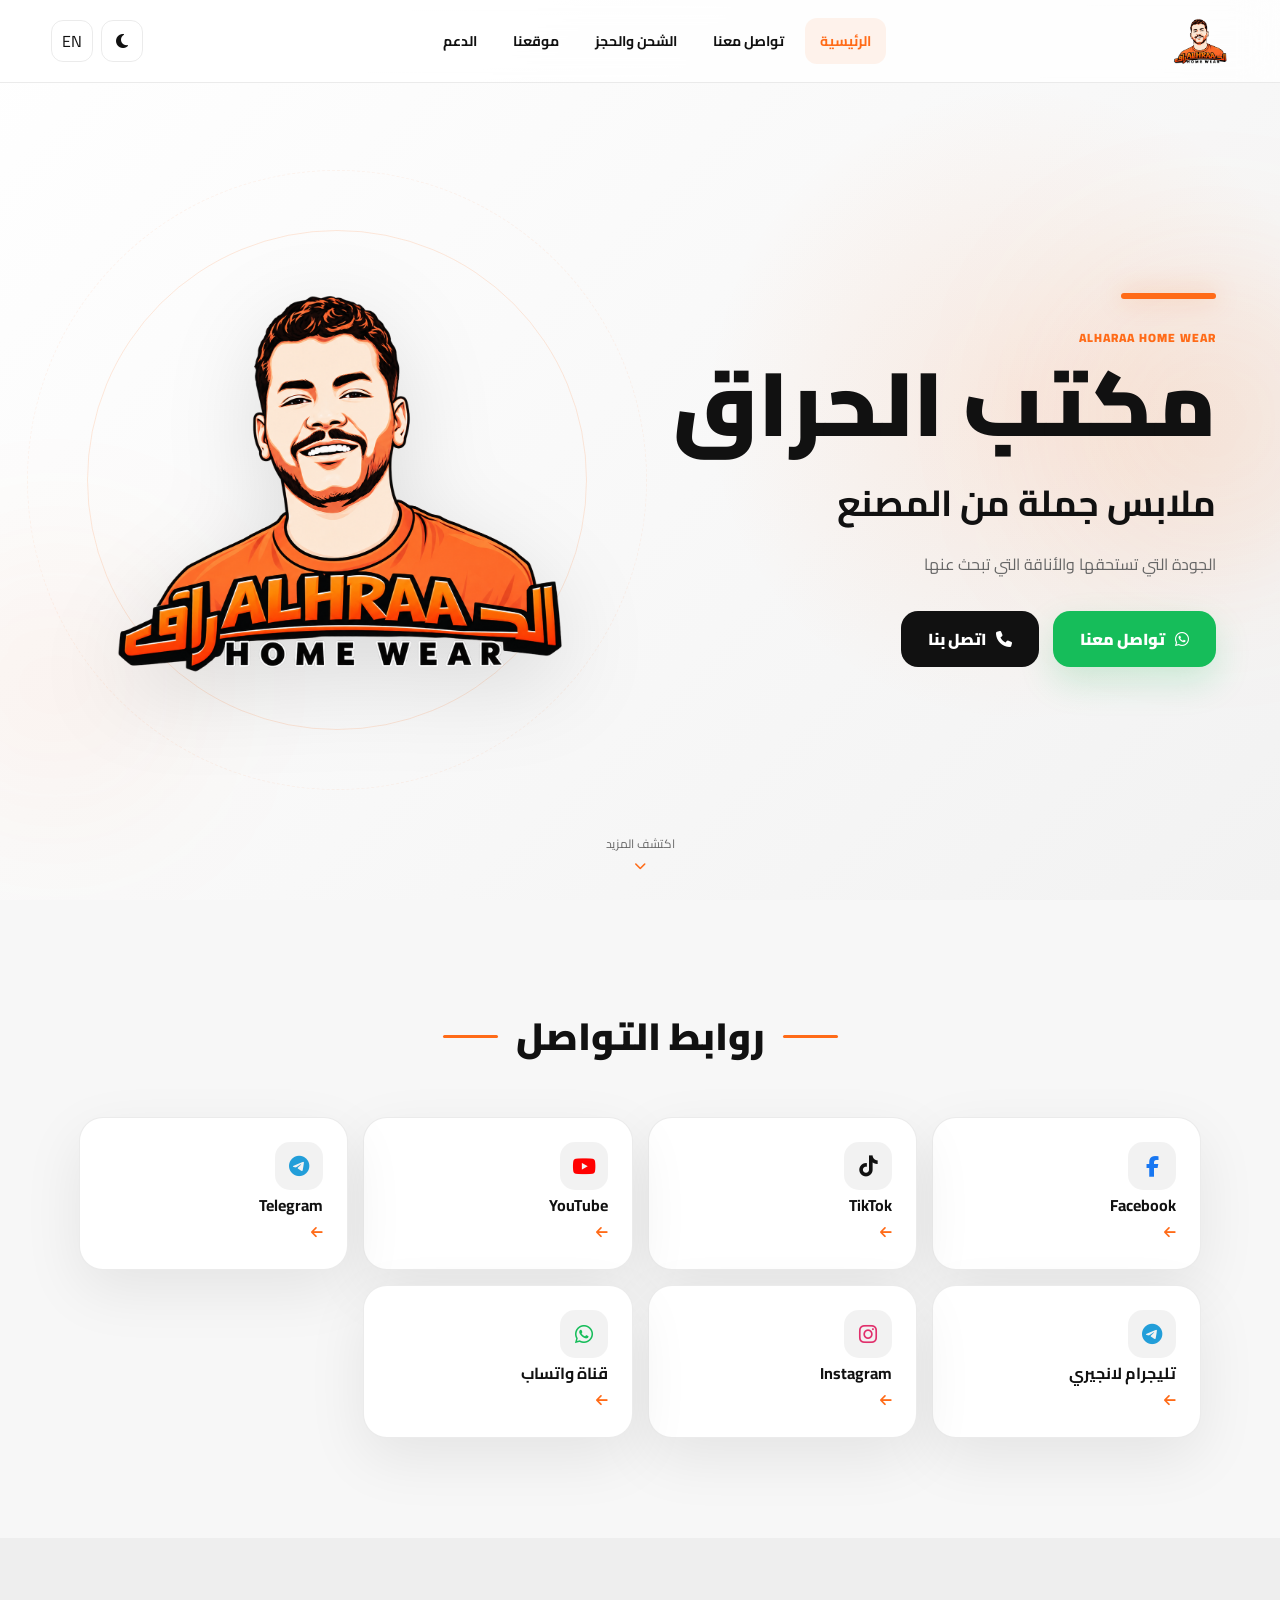
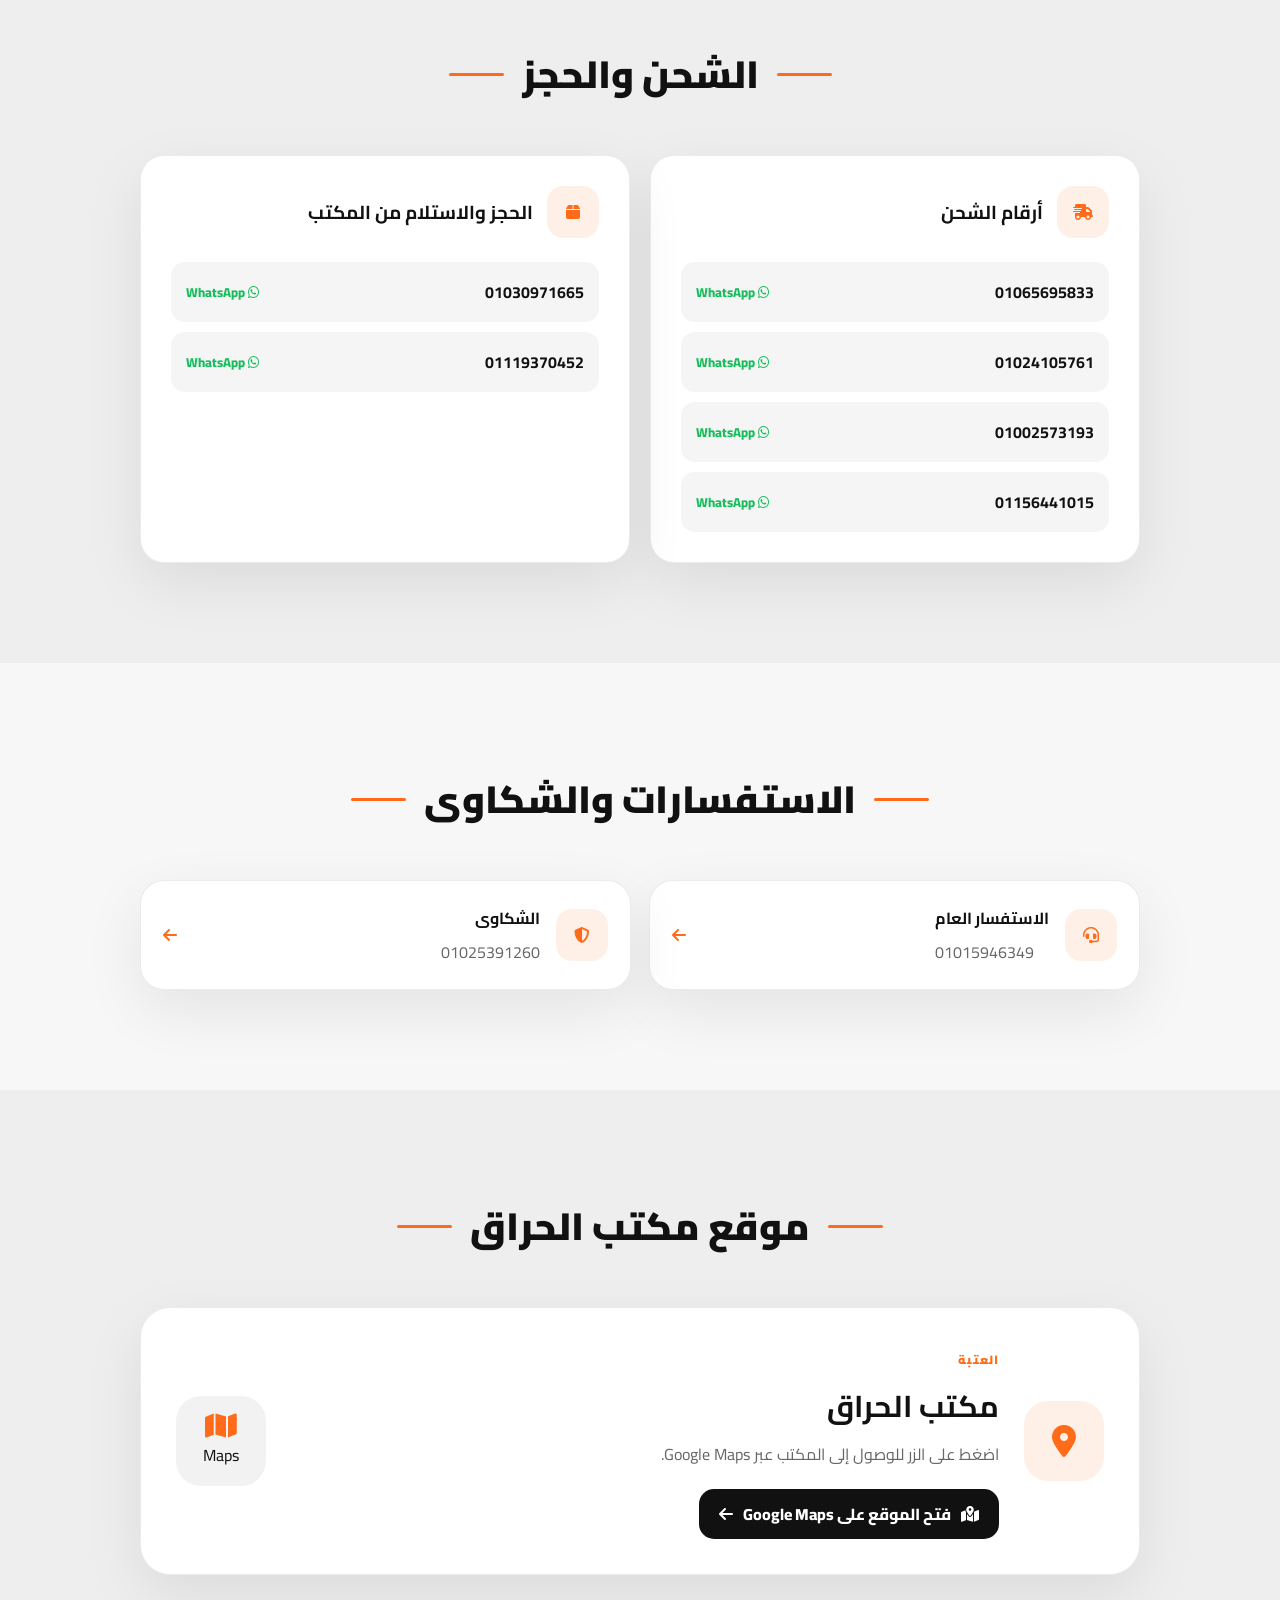
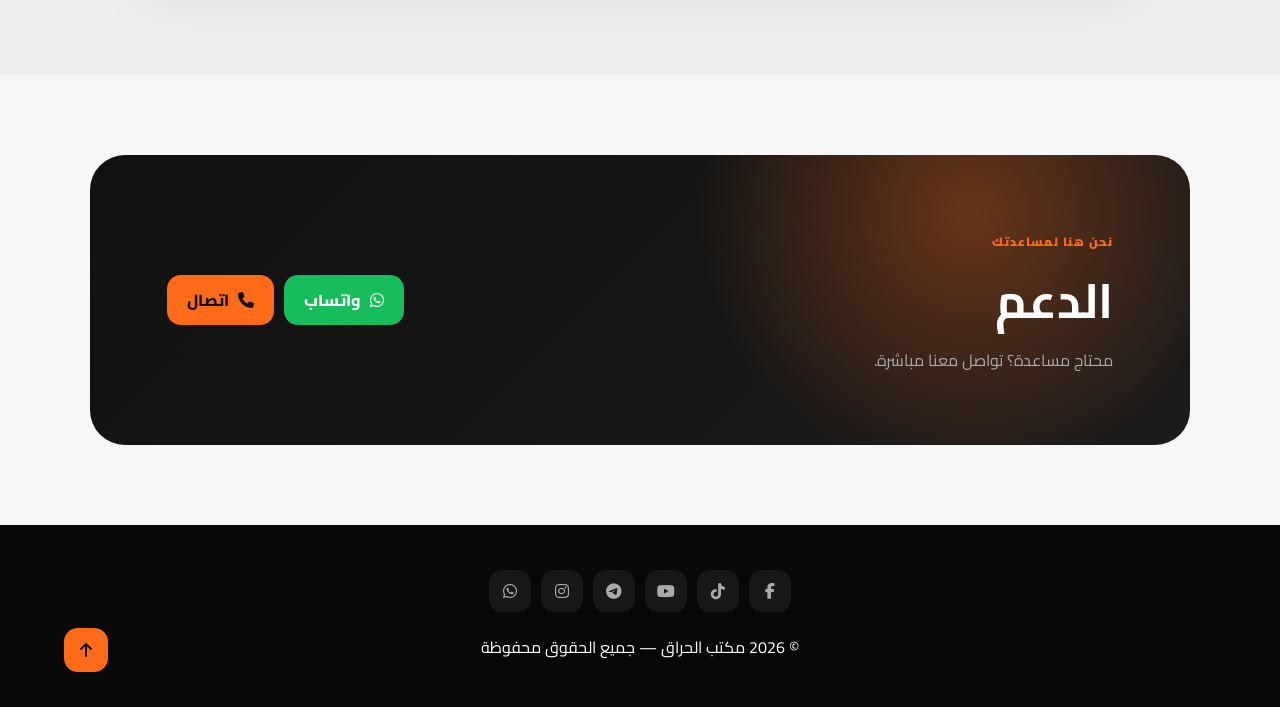
==== index.html @ 0d5da92b "Initial website" ====
<!DOCTYPE html>
<html lang="ar" dir="rtl">

<head>

    <meta charset="UTF-8">

    <meta
        name="viewport"
        content="width=device-width, initial-scale=1.0"
    >

    <meta
        name="description"
        content="مكتب الحراق - ملابس جملة من المصنع والشحن والحجز والاستلام من المكتب."
    >

    <meta
        name="theme-color"
        content="#080808"
    >

    <title>مكتب الحراق | ALHARAA</title>

    <!-- CSS -->
    <link rel="stylesheet" href="style.css">

    <!-- Font Awesome -->
    <link
        rel="stylesheet"
        href="https://cdnjs.cloudflare.com/ajax/libs/font-awesome/6.5.2/css/all.min.css"
    >

</head>


<body>


<!-- =====================================================
     HEADER
===================================================== -->

<header class="header" id="header">

    <div class="header-container">

        <!-- Logo -->

        <a
            href="#home"
            class="brand"
            aria-label="ALHARAA Home"
        >

            <img
                src="assets/images/logo.png"
                alt="ALHARAA Home Wear"
            >

        </a>


        <!-- Navigation -->

        <nav
            class="nav"
            id="main-nav"
        >

            <a
                href="#home"
                data-ar="الرئيسية"
                data-en="Home"
            >
                الرئيسية
            </a>


            <a
                href="#contact"
                data-ar="تواصل معنا"
                data-en="Contact"
            >
                تواصل معنا
            </a>


            <a
                href="#shipping"
                data-ar="الشحن والحجز"
                data-en="Shipping & Booking"
            >
                الشحن والحجز
            </a>


            <a
                href="#location"
                data-ar="موقعنا"
                data-en="Location"
            >
                موقعنا
            </a>


            <a
                href="#support"
                data-ar="الدعم"
                data-en="Support"
            >
                الدعم
            </a>

        </nav>


        <!-- Controls -->

        <div class="controls">

            <button
                id="theme-toggle"
                class="control-btn"
                type="button"
                aria-label="Toggle theme"
            >

                <i class="fa-solid fa-moon"></i>

            </button>


            <button
                id="language-toggle"
                class="language-btn"
                type="button"
                aria-label="Change language"
            >
                EN
            </button>


            <button
                id="menu-toggle"
                class="menu-btn"
                type="button"
                aria-label="Open menu"
                aria-expanded="false"
            >

                <i class="fa-solid fa-bars"></i>

            </button>

        </div>

    </div>

</header>



<main>


<!-- =====================================================
     HERO
===================================================== -->

<section
    id="home"
    class="hero"
>

    <div class="hero-glow glow-one"></div>

    <div class="hero-glow glow-two"></div>


    <div class="hero-content">


        <!-- Hero Text -->

        <div class="hero-text reveal">

            <div class="orange-line"></div>


            <span class="eyebrow">

                ALHARAA HOME WEAR

            </span>


            <h1
                data-ar="مكتب الحراق"
                data-en="ALHARAA"
            >
                مكتب الحراق
            </h1>


            <h2
                data-ar="ملابس جملة من المصنع"
                data-en="Wholesale Clothing From The Factory"
            >
                ملابس جملة من المصنع
            </h2>


            <p
                data-ar="الجودة التي تستحقها والأناقة التي تبحث عنها"
                data-en="The quality you deserve and the elegance you seek"
            >
                الجودة التي تستحقها والأناقة التي تبحث عنها
            </p>


            <!-- Buttons -->

            <div class="hero-buttons">


                <a
                    href="https://wa.me/201015946349"
                    target="_blank"
                    rel="noopener noreferrer"
                    class="btn whatsapp-btn"
                >

                    <i class="fa-brands fa-whatsapp"></i>

                    <span
                        data-ar="تواصل معنا"
                        data-en="Contact Us"
                    >
                        تواصل معنا
                    </span>

                </a>


                <a
                    href="tel:01015946349"
                    class="btn call-btn"
                >

                    <i class="fa-solid fa-phone"></i>

                    <span
                        data-ar="اتصل بنا"
                        data-en="Call Us"
                    >
                        اتصل بنا
                    </span>

                </a>


            </div>

        </div>



        <!-- Hero Logo -->

        <div class="hero-logo reveal">

            <div class="logo-orbit orbit-one"></div>

            <div class="logo-orbit orbit-two"></div>


            <img
                src="assets/images/logo.png"
                alt="ALHARAA Home Wear Logo"
            >

        </div>


    </div>


    <!-- Scroll -->

    <div class="scroll-hint">

        <span
            data-ar="اكتشف المزيد"
            data-en="Explore More"
        >
            اكتشف المزيد
        </span>

        <i class="fa-solid fa-chevron-down"></i>

    </div>


</section>



<!-- =====================================================
     SOCIAL LINKS
===================================================== -->

<section
    id="contact"
    class="section"
>


    <div class="section-title reveal">

        <span></span>

        <h2
            data-ar="روابط التواصل"
            data-en="Social Links"
        >
            روابط التواصل
        </h2>

        <span></span>

    </div>



    <div class="social-grid">


        <!-- Facebook -->

        <a
            class="social-card reveal facebook"
            href="https://facebook.com/Asdfghjklz0789"
            target="_blank"
            rel="noopener noreferrer"
        >

            <div class="social-icon">

                <i class="fa-brands fa-facebook-f"></i>

            </div>

            <strong>Facebook</strong>

            <small>

                <i class="fa-solid fa-arrow-left"></i>

            </small>

        </a>



        <!-- TikTok -->

        <a
            class="social-card reveal tiktok"
            href="https://www.tiktok.com/@youssefshaban.21"
            target="_blank"
            rel="noopener noreferrer"
        >

            <div class="social-icon">

                <i class="fa-brands fa-tiktok"></i>

            </div>

            <strong>TikTok</strong>

            <small>

                <i class="fa-solid fa-arrow-left"></i>

            </small>

        </a>



        <!-- YouTube -->

        <a
            class="social-card reveal youtube"
            href="https://youtube.com/@youssefshaban.21"
            target="_blank"
            rel="noopener noreferrer"
        >

            <div class="social-icon">

                <i class="fa-brands fa-youtube"></i>

            </div>

            <strong>YouTube</strong>

            <small>

                <i class="fa-solid fa-arrow-left"></i>

            </small>

        </a>



        <!-- Telegram -->

        <a
            class="social-card reveal telegram"
            href="https://t.me/dw86gWIP5mJmNmY0"
            target="_blank"
            rel="noopener noreferrer"
        >

            <div class="social-icon">

                <i class="fa-brands fa-telegram"></i>

            </div>

            <strong>Telegram</strong>

            <small>

                <i class="fa-solid fa-arrow-left"></i>

            </small>

        </a>



        <!-- Telegram Lingerie -->

        <a
            class="social-card reveal telegram"
            href="https://t.me/edghyi"
            target="_blank"
            rel="noopener noreferrer"
        >

            <div class="social-icon">

                <i class="fa-brands fa-telegram"></i>

            </div>

            <strong
                data-ar="تليجرام لانجيري"
                data-en="Lingerie Telegram"
            >
                تليجرام لانجيري
            </strong>

            <small>

                <i class="fa-solid fa-arrow-left"></i>

            </small>

        </a>



        <!-- Instagram -->

        <a
            class="social-card reveal instagram"
            href="https://www.instagram.com/youssef_shabaan21/?hl=ar"
            target="_blank"
            rel="noopener noreferrer"
        >

            <div class="social-icon">

                <i class="fa-brands fa-instagram"></i>

            </div>

            <strong>Instagram</strong>

            <small>

                <i class="fa-solid fa-arrow-left"></i>

            </small>

        </a>



        <!-- WhatsApp Channel -->

        <a
            class="social-card reveal whatsapp"
            href="https://whatsapp.com/channel/0029VaPSpGYId7nGLLQtTl21"
            target="_blank"
            rel="noopener noreferrer"
        >

            <div class="social-icon">

                <i class="fa-brands fa-whatsapp"></i>

            </div>

            <strong
                data-ar="قناة واتساب"
                data-en="WhatsApp Channel"
            >
                قناة واتساب
            </strong>

            <small>

                <i class="fa-solid fa-arrow-left"></i>

            </small>

        </a>


    </div>

</section>



<!-- =====================================================
     SHIPPING
===================================================== -->

<section
    id="shipping"
    class="section section-alt"
>


    <div class="section-title reveal">

        <span></span>

        <h2
            data-ar="الشحن والحجز"
            data-en="Shipping & Booking"
        >
            الشحن والحجز
        </h2>

        <span></span>

    </div>



    <div class="cards-grid">


        <!-- Shipping -->

        <div class="info-card reveal">

            <div class="card-heading">

                <div class="card-icon">

                    <i class="fa-solid fa-truck-fast"></i>

                </div>


                <h3
                    data-ar="أرقام الشحن"
                    data-en="Shipping Numbers"
                >
                    أرقام الشحن
                </h3>

            </div>


            <div class="phone-list">


                <a
                    href="https://wa.me/201065695833"
                    target="_blank"
                    rel="noopener noreferrer"
                >

                    <b>01065695833</b>

                    <span>

                        <i class="fa-brands fa-whatsapp"></i>

                        WhatsApp

                    </span>

                </a>


                <a
                    href="https://wa.me/201024105761"
                    target="_blank"
                    rel="noopener noreferrer"
                >

                    <b>01024105761</b>

                    <span>

                        <i class="fa-brands fa-whatsapp"></i>

                        WhatsApp

                    </span>

                </a>


                <a
                    href="https://wa.me/201002573193"
                    target="_blank"
                    rel="noopener noreferrer"
                >

                    <b>01002573193</b>

                    <span>

                        <i class="fa-brands fa-whatsapp"></i>

                        WhatsApp

                    </span>

                </a>


                <a
                    href="https://wa.me/201156441015"
                    target="_blank"
                    rel="noopener noreferrer"
                >

                    <b>01156441015</b>

                    <span>

                        <i class="fa-brands fa-whatsapp"></i>

                        WhatsApp

                    </span>

                </a>


            </div>

        </div>



        <!-- Booking -->

        <div class="info-card reveal">

            <div class="card-heading">

                <div class="card-icon">

                    <i class="fa-solid fa-box"></i>

                </div>


                <h3
                    data-ar="الحجز والاستلام من المكتب"
                    data-en="Booking & Office Pickup"
                >
                    الحجز والاستلام من المكتب
                </h3>

            </div>


            <div class="phone-list">


                <a
                    href="https://wa.me/201030971665"
                    target="_blank"
                    rel="noopener noreferrer"
                >

                    <b>01030971665</b>

                    <span>

                        <i class="fa-brands fa-whatsapp"></i>

                        WhatsApp

                    </span>

                </a>


                <a
                    href="https://wa.me/201119370452"
                    target="_blank"
                    rel="noopener noreferrer"
                >

                    <b>01119370452</b>

                    <span>

                        <i class="fa-brands fa-whatsapp"></i>

                        WhatsApp

                    </span>

                </a>


            </div>

        </div>


    </div>

</section>



<!-- =====================================================
     SUPPORT
===================================================== -->

<section class="section">


    <div class="section-title reveal">

        <span></span>

        <h2
            data-ar="الاستفسارات والشكاوى"
            data-en="Inquiries & Complaints"
        >
            الاستفسارات والشكاوى
        </h2>

        <span></span>

    </div>



    <div class="support-grid">


        <!-- General -->

        <a
            class="support-card reveal"
            href="https://wa.me/201015946349"
            target="_blank"
            rel="noopener noreferrer"
        >

            <div class="support-icon">

                <i class="fa-solid fa-headset"></i>

            </div>


            <div>

                <strong
                    data-ar="الاستفسار العام"
                    data-en="General Inquiries"
                >
                    الاستفسار العام
                </strong>


                <p>
                    01015946349
                </p>

            </div>


            <b>

                <i class="fa-solid fa-arrow-left"></i>

            </b>

        </a>



        <!-- Complaints -->

        <a
            class="support-card reveal"
            href="https://wa.me/201025391260"
            target="_blank"
            rel="noopener noreferrer"
        >

            <div class="support-icon">

                <i class="fa-solid fa-shield-halved"></i>

            </div>


            <div>

                <strong
                    data-ar="الشكاوى"
                    data-en="Complaints"
                >
                    الشكاوى
                </strong>


                <p>
                    01025391260
                </p>

            </div>


            <b>

                <i class="fa-solid fa-arrow-left"></i>

            </b>

        </a>


    </div>

</section>



<!-- =====================================================
     GOOGLE MAPS
===================================================== -->

<section
    id="location"
    class="location-section"
>


    <div class="section-title reveal">

        <span></span>

        <h2
            data-ar="موقع مكتب الحراق"
            data-en="ALHARAA Location"
        >
            موقع مكتب الحراق
        </h2>

        <span></span>

    </div>



    <div class="location-card reveal">


        <div class="location-icon">

            <i class="fa-solid fa-location-dot"></i>

        </div>



        <div class="location-text">

            <span
                class="eyebrow"
                data-ar="العتبة"
                data-en="Al Ataba"
            >
                العتبة
            </span>


            <h3
                data-ar="مكتب الحراق"
                data-en="ALHARAA Office"
            >
                مكتب الحراق
            </h3>


            <p
                data-ar="اضغط على الزر للوصول إلى المكتب عبر Google Maps."
                data-en="Click the button to navigate to the office using Google Maps."
            >
                اضغط على الزر للوصول إلى المكتب عبر Google Maps.
            </p>


            <a
                class="maps-btn"
                href="https://www.google.com/maps/place/%D9%85%D9%83%D8%AA%D8%A8+%D8%A7%D9%84%D8%AD%D8%B1%D8%A7%D9%82%E2%80%AD/data=!4m2!3m1!1s0x0:0x625a46e6f7ee736d?sa=X&ved=1t:2428&ictx=111"
                target="_blank"
                rel="noopener noreferrer"
            >

                <i class="fa-solid fa-map-location-dot"></i>

                <span
                    data-ar="فتح الموقع على Google Maps"
                    data-en="Open Google Maps"
                >
                    فتح الموقع على Google Maps
                </span>

                <i class="fa-solid fa-arrow-left"></i>

            </a>

        </div>



        <div class="map-badge">

            <i class="fa-solid fa-map"></i>

            <span>Maps</span>

        </div>


    </div>

</section>



<!-- =====================================================
     SUPPORT BANNER
===================================================== -->

<section
    id="support"
    class="support-banner"
>


    <div class="reveal">

        <span
            class="eyebrow"
            data-ar="نحن هنا لمساعدتك"
            data-en="We Are Here To Help"
        >
            نحن هنا لمساعدتك
        </span>


        <h2
            data-ar="الدعم"
            data-en="Support"
        >
            الدعم
        </h2>


        <p
            data-ar="محتاج مساعدة؟ تواصل معنا مباشرة."
            data-en="Need help? Contact us directly."
        >
            محتاج مساعدة؟ تواصل معنا مباشرة.
        </p>

    </div>



    <div class="support-actions reveal">


        <!-- WhatsApp -->

        <a
            href="https://wa.me/201015946349"
            target="_blank"
            rel="noopener noreferrer"
            class="support-btn green"
        >

            <i class="fa-brands fa-whatsapp"></i>

            <span
                data-ar="واتساب"
                data-en="WhatsApp"
            >
                واتساب
            </span>

        </a>



        <!-- Call -->

        <a
            href="tel:01015946349"
            class="support-btn orange"
        >

            <i class="fa-solid fa-phone"></i>

            <span
                data-ar="اتصال"
                data-en="Call"
            >
                اتصال
            </span>

        </a>


    </div>

</section>


</main>



<!-- =====================================================
     FOOTER
===================================================== -->

<footer class="footer">


    <div class="footer-social">


        <a
            href="https://facebook.com/Asdfghjklz0789"
            target="_blank"
            rel="noopener noreferrer"
        >

            <i class="fa-brands fa-facebook-f"></i>

        </a>


        <a
            href="https://www.tiktok.com/@youssefshaban.21"
            target="_blank"
            rel="noopener noreferrer"
        >

            <i class="fa-brands fa-tiktok"></i>

        </a>


        <a
            href="https://youtube.com/@youssefshaban.21"
            target="_blank"
            rel="noopener noreferrer"
        >

            <i class="fa-brands fa-youtube"></i>

        </a>


        <a
            href="https://t.me/dw86gWIP5mJmNmY0"
            target="_blank"
            rel="noopener noreferrer"
        >

            <i class="fa-brands fa-telegram"></i>

        </a>


        <a
            href="https://www.instagram.com/youssef_shabaan21/?hl=ar"
            target="_blank"
            rel="noopener noreferrer"
        >

            <i class="fa-brands fa-instagram"></i>

        </a>


        <!-- WhatsApp Channel -->

        <a
            href="https://whatsapp.com/channel/0029VaPSpGYId7nGLLQtTl21"
            target="_blank"
            rel="noopener noreferrer"
        >

            <i class="fa-brands fa-whatsapp"></i>

        </a>


    </div>


    <p>

        © <span id="current-year">2026</span>

        مكتب الحراق — جميع الحقوق محفوظة

    </p>


    <button
        id="top-button"
        type="button"
        aria-label="Back to top"
    >

        <i class="fa-solid fa-arrow-up"></i>

    </button>


</footer>



<!-- JavaScript -->

<script src="script.js"></script>

</body>

</html>
---- style.css ----
@import url('https://fonts.googleapis.com/css2?family=Cairo:wght@400;500;600;700;800;900&display=swap');


/* =====================================================
   VARIABLES
===================================================== */

:root {

    --orange: #ff6b18;
    --orange-light: #ff8a3d;

    --bg: #f7f7f7;
    --surface: #ffffff;
    --surface-2: #eeeeee;

    --text: #111111;
    --muted: #666666;

    --border: rgba(0, 0, 0, .08);

    --shadow:
        0 20px 60px rgba(0, 0, 0, .08);

    --radius: 24px;

    --transition:
        .35s cubic-bezier(.2, .7, .2, 1);
}


/* =====================================================
   RESET
===================================================== */

* {
    box-sizing: border-box;
    margin: 0;
    padding: 0;
}


html {
    scroll-behavior: smooth;
    scroll-padding-top: 90px;
}


body {

    font-family: "Cairo", sans-serif;

    background: var(--bg);

    color: var(--text);

    overflow-x: hidden;

    transition:
        background .5s ease,
        color .5s ease;
}


body.dark {

    --bg: #080808;
    --surface: #141414;
    --surface-2: #101010;

    --text: #f5f5f5;
    --muted: #aaaaaa;

    --border:
        rgba(255, 255, 255, .08);

    --shadow:
        0 25px 70px rgba(0, 0, 0, .45);
}


a {
    color: inherit;
    text-decoration: none;
}


button {
    font: inherit;
}


/* =====================================================
   HEADER
===================================================== */

.header {

    position: fixed;

    top: 0;
    right: 0;
    left: 0;

    z-index: 1000;

    padding: 12px 4%;

    background:
        rgba(255, 255, 255, .78);

    border-bottom:
        1px solid var(--border);

    backdrop-filter:
        blur(18px);

    transition:
        .4s ease;
}


body.dark .header {

    background:
        rgba(8, 8, 8, .78);
}


.header-container {

    max-width: 1250px;

    margin: auto;

    display: flex;

    align-items: center;

    gap: 25px;
}


.brand {

    width: 58px;
    height: 58px;

    display: grid;

    place-items: center;
}


.brand img {

    width: 100%;
    height: 100%;

    object-fit: contain;
}


.nav {

    flex: 1;

    display: flex;

    justify-content: center;

    gap: 6px;
}


.nav a {

    padding: 10px 15px;

    border-radius: 12px;

    font-size: 14px;

    font-weight: 700;

    transition:
        var(--transition);
}


.nav a:hover,
.nav a.active {

    color: var(--orange);

    background:
        rgba(255, 107, 24, .08);
}


.controls {

    display: flex;

    gap: 8px;
}


.control-btn,
.language-btn,
.menu-btn {

    width: 42px;
    height: 42px;

    border:
        1px solid var(--border);

    border-radius: 12px;

    background: transparent;

    color: var(--text);

    cursor: pointer;

    display: grid;

    place-items: center;

    transition:
        var(--transition);
}


.control-btn:hover,
.language-btn:hover,
.menu-btn:hover {

    color: var(--orange);

    border-color:
        rgba(255, 107, 24, .4);

    transform:
        translateY(-2px);
}


.menu-btn {
    display: none;
}


/* =====================================================
   HERO
===================================================== */

.hero {

    min-height: 100vh;

    position: relative;

    display: grid;

    place-items: center;

    padding:
        130px 5% 70px;

    overflow: hidden;

    background:

        radial-gradient(
            circle at 80% 45%,
            rgba(255, 107, 24, .10),
            transparent 28%
        ),

        linear-gradient(
            135deg,
            #ffffff,
            #f2f2f2
        );
}


body.dark .hero {

    background:

        radial-gradient(
            circle at 78% 48%,
            rgba(255, 107, 24, .16),
            transparent 28%
        ),

        radial-gradient(
            circle at 10% 20%,
            rgba(255, 107, 24, .07),
            transparent 25%
        ),

        #080808;
}


.hero-content {

    width:
        min(1200px, 100%);

    display: grid;

    grid-template-columns:
        1fr 1fr;

    align-items: center;

    gap: 60px;

    position: relative;

    z-index: 2;
}


.hero-text {
    text-align: right;
}


.orange-line {

    width: 95px;
    height: 6px;

    border-radius: 50px;

    background:
        var(--orange);

    box-shadow:
        0 0 25px
        rgba(255, 107, 24, .35);

    margin-bottom: 22px;
}


.eyebrow {

    color:
        var(--orange);

    font-size: 12px;

    font-weight: 900;

    letter-spacing: 1px;
}


.hero h1 {

    font-size:
        clamp(52px, 7vw, 92px);

    line-height: 1.05;

    font-weight: 900;

    margin-top: 5px;
}


.hero h2 {

    font-size:
        clamp(22px, 3vw, 36px);

    margin-top: 18px;
}


.hero p {

    margin-top: 12px;

    color:
        var(--muted);

    font-size: 16px;
}


.hero-buttons {

    display: flex;

    gap: 14px;

    margin-top: 32px;
}


.btn {

    min-height: 56px;

    padding:
        0 27px;

    border-radius: 17px;

    display: inline-flex;

    align-items: center;

    justify-content: center;

    gap: 10px;

    font-weight: 900;

    position: relative;

    overflow: hidden;

    transition:
        var(--transition);
}


.btn:hover {

    transform:
        translateY(-5px);
}


.whatsapp-btn {

    color: white;

    background:
        #16bd5a;

    box-shadow:
        0 15px 35px
        rgba(22, 189, 90, .18);
}


.call-btn {

    color: white;

    background:
        #111;
}


body.dark .call-btn {

    color: #111;

    background:
        white;
}


/* =====================================================
   HERO LOGO
===================================================== */

.hero-logo {

    min-height: 520px;

    display: grid;

    place-items: center;

    position: relative;
}


.hero-logo img {

    width:
        min(520px, 90%);

    position: relative;

    z-index: 2;

    object-fit: contain;

    animation:
        floatLogo 5s ease-in-out infinite;

    filter:
        drop-shadow(
            0 25px 45px
            rgba(0, 0, 0, .12)
        );
}


body.dark .hero-logo img {

    filter:
        drop-shadow(
            0 25px 50px
            rgba(255, 107, 24, .15)
        );
}


.logo-orbit {

    position: absolute;

    border:
        1px solid
        rgba(255, 107, 24, .15);

    border-radius: 50%;

    animation:
        orbit 10s linear infinite;
}


.orbit-one {

    width: 500px;
    height: 500px;
}


.orbit-two {

    width: 620px;
    height: 620px;

    border-style: dashed;

    opacity: .45;

    animation-direction:
        reverse;
}


.hero-glow {

    position: absolute;

    border-radius: 50%;

    filter:
        blur(80px);

    pointer-events: none;

    animation:
        glow 6s ease-in-out infinite;
}


.glow-one {

    width: 300px;
    height: 300px;

    background:
        rgba(255, 107, 24, .1);

    right: -80px;

    top: 30%;
}


.glow-two {

    width: 250px;
    height: 250px;

    background:
        rgba(255, 107, 24, .06);

    left: -70px;

    bottom: 10%;
}


/* =====================================================
   SCROLL HINT
===================================================== */

.scroll-hint {

    position: absolute;

    bottom: 28px;

    left: 50%;

    transform:
        translateX(-50%);

    display: flex;

    flex-direction: column;

    align-items: center;

    gap: 5px;

    color:
        var(--muted);

    font-size: 12px;

    animation:
        scrollHint 2s ease-in-out infinite;
}


.scroll-hint i {

    color:
        var(--orange);
}


/* =====================================================
   SECTIONS
===================================================== */

.section {

    max-width: 1250px;

    margin: auto;

    padding:
        100px 5%;
}


.section-alt {

    max-width: none;

    background:
        var(--surface-2);
}


.section-title {

    display: flex;

    justify-content: center;

    align-items: center;

    gap: 18px;

    margin-bottom: 45px;
}


.section-title span {

    width: 55px;
    height: 3px;

    background:
        var(--orange);

    border-radius: 50px;
}


.section-title h2 {

    font-size:
        clamp(25px, 4vw, 38px);

    font-weight: 900;
}


/* =====================================================
   SOCIAL
===================================================== */

.social-grid {

    display: grid;

    grid-template-columns:
        repeat(4, 1fr);

    gap: 15px;
}


.social-card {

    min-height: 150px;

    padding: 24px;

    display: flex;

    flex-direction: column;

    justify-content: space-between;

    border:
        1px solid var(--border);

    border-radius:
        var(--radius);

    background:
        var(--surface);

    box-shadow:
        var(--shadow);

    transition:
        var(--transition);
}


.social-card:hover {

    transform:
        translateY(-8px);

    border-color:
        rgba(255, 107, 24, .3);
}


.social-icon {

    width: 48px;
    height: 48px;

    display: grid;

    place-items: center;

    border-radius: 15px;

    background:
        rgba(128, 128, 128, .1);

    font-size: 21px;
}


.facebook .social-icon {
    color: #1877f2;
}


.tiktok .social-icon {
    color: #111;
}


body.dark .tiktok .social-icon {
    color: white;
}


.youtube .social-icon {
    color: #f00;
}


.telegram .social-icon {
    color: #229ed9;
}


.instagram .social-icon {
    color: #e1306c;
}


.whatsapp .social-icon {
    color: #16bd5a;
}


.social-card small {

    color:
        var(--orange);
}


/* =====================================================
   CARDS
===================================================== */

.cards-grid {

    max-width: 1000px;

    margin: auto;

    display: grid;

    grid-template-columns:
        repeat(2, 1fr);

    gap: 20px;
}


.info-card {

    padding: 30px;

    border-radius:
        var(--radius);

    border:
        1px solid var(--border);

    background:
        var(--surface);

    box-shadow:
        var(--shadow);
}


.card-heading {

    display: flex;

    align-items: center;

    gap: 14px;

    margin-bottom: 24px;
}


.card-icon,
.support-icon {

    width: 52px;
    height: 52px;

    display: grid;

    place-items: center;

    border-radius: 16px;

    color:
        var(--orange);

    background:
        rgba(255, 107, 24, .1);
}


.phone-list {

    display: grid;

    gap: 10px;
}


.phone-list a {

    padding: 15px;

    display: flex;

    justify-content: space-between;

    align-items: center;

    border-radius: 14px;

    background:
        rgba(128, 128, 128, .08);

    transition:
        var(--transition);
}


.phone-list a:hover {

    transform:
        translateX(-5px);

    background:
        rgba(255, 107, 24, .08);
}


.phone-list b {

    direction: ltr;
}


.phone-list span {

    color:
        #16bd5a;

    font-size: 13px;

    font-weight: 800;
}


/* =====================================================
   SUPPORT
===================================================== */

.support-grid {

    max-width: 1000px;

    margin: auto;

    display: grid;

    grid-template-columns:
        repeat(2, 1fr);

    gap: 18px;
}


.support-card {

    padding: 22px;

    display: flex;

    align-items: center;

    gap: 16px;

    border:
        1px solid var(--border);

    border-radius:
        var(--radius);

    background:
        var(--surface);

    box-shadow:
        var(--shadow);

    transition:
        var(--transition);
}


.support-card:hover {

    transform:
        translateY(-6px);
}


.support-card p {

    color:
        var(--muted);

    margin-top: 4px;

    direction: ltr;
}


.support-card > b {

    margin-inline-start: auto;

    color:
        var(--orange);
}


/* =====================================================
   LOCATION
===================================================== */

.location-section {

    padding:
        100px 5%;

    background:
        var(--surface-2);
}


.location-card {

    max-width: 1000px;

    margin: auto;

    padding: 35px;

    display: grid;

    grid-template-columns:
        auto 1fr auto;

    align-items: center;

    gap: 25px;

    border:
        1px solid var(--border);

    border-radius: 30px;

    background:
        var(--surface);

    box-shadow:
        var(--shadow);
}


.location-icon {

    width: 80px;
    height: 80px;

    display: grid;

    place-items: center;

    border-radius: 24px;

    color:
        var(--orange);

    background:
        rgba(255, 107, 24, .1);

    font-size: 32px;
}


.location-text h3 {

    font-size: 30px;

    margin:
        5px 0;
}


.location-text p {

    color:
        var(--muted);

    margin-bottom: 20px;
}


.maps-btn {

    min-height: 50px;

    padding:
        0 20px;

    display: inline-flex;

    align-items: center;

    gap: 10px;

    border-radius: 15px;

    color: white;

    background:
        #111;

    font-weight: 800;

    transition:
        var(--transition);
}


body.dark .maps-btn {

    color: #111;

    background:
        var(--orange);
}


.maps-btn:hover {

    transform:
        translateY(-4px);
}


.map-badge {

    width: 90px;
    height: 90px;

    display: grid;

    place-items: center;

    align-content: center;

    border-radius: 25px;

    background:
        rgba(128, 128, 128, .1);
}


.map-badge i {

    color:
        var(--orange);

    font-size: 28px;
}


/* =====================================================
   SUPPORT BANNER
===================================================== */

.support-banner {

    max-width: 1100px;

    margin: 80px auto;

    padding:
        70px 6%;

    border-radius: 35px;

    color: white;

    background:

        radial-gradient(
            circle at 80% 20%,
            rgba(255, 107, 24, .35),
            transparent 30%
        ),

        linear-gradient(
            135deg,
            #111,
            #1b1b1b
        );

    display: flex;

    justify-content: space-between;

    align-items: center;

    gap: 30px;
}


.support-banner h2 {

    font-size: 48px;
}


.support-banner p {

    color: #aaa;
}


.support-actions {

    display: flex;

    gap: 10px;

    flex-wrap: wrap;
}


.support-btn {

    min-height: 50px;

    padding:
        0 20px;

    display: inline-flex;

    align-items: center;

    gap: 9px;

    border-radius: 14px;

    font-weight: 800;

    transition:
        var(--transition);
}


.support-btn:hover {

    transform:
        translateY(-4px);
}


.green {

    background:
        #16bd5a;
}


.orange {

    background:
        var(--orange);

    color:
        #111;
}


/* =====================================================
   FOOTER
===================================================== */

.footer {

    padding:
        45px 5%;

    position: relative;

    text-align: center;

    color: white;

    background:
        #080808;
}


.footer-social {

    display: flex;

    justify-content: center;

    gap: 10px;

    margin-bottom: 20px;
}


.footer-social a {

    width: 42px;
    height: 42px;

    display: grid;

    place-items: center;

    border-radius: 13px;

    background:
        #181818;

    color:
        #aaa;

    transition:
        var(--transition);
}


.footer-social a:hover {

    color:
        #111;

    background:
        var(--orange);

    transform:
        translateY(-4px);
}


#top-button {

    position: absolute;

    left: 5%;

    bottom: 35px;

    width: 44px;
    height: 44px;

    border: 0;

    border-radius: 14px;

    cursor: pointer;

    color:
        #111;

    background:
        var(--orange);

    transition:
        var(--transition);
}


#top-button:hover {

    transform:
        translateY(-4px);
}


/* =====================================================
   ANIMATIONS
===================================================== */

.reveal {

    opacity: 0;

    transform:
        translateY(30px);

    transition:

        opacity .8s ease,

        transform
        .8s cubic-bezier(.2, .7, .2, 1);
}


.reveal.show {

    opacity: 1;

    transform:
        translateY(0);
}


@keyframes floatLogo {

    0%,
    100% {
        transform: translateY(0);
    }

    50% {
        transform: translateY(-12px);
    }
}


@keyframes orbit {

    from {
        transform: rotate(0);
    }

    to {
        transform: rotate(360deg);
    }
}


@keyframes glow {

    0%,
    100% {

        opacity: .4;

        transform:
            scale(1);
    }

    50% {

        opacity: .8;

        transform:
            scale(1.15);
    }
}


@keyframes scrollHint {

    0%,
    100% {

        transform:
            translate(-50%, 0);
    }

    50% {

        transform:
            translate(-50%, 8px);
    }
}


/* =====================================================
   MOBILE
===================================================== */

@media (max-width: 900px) {


    .nav {

        position: absolute;

        top:
            calc(100% + 8px);

        right: 4%;

        left: 4%;

        padding: 10px;

        display: flex;

        flex-direction: column;

        background:
            var(--surface);

        border:
            1px solid var(--border);

        border-radius: 18px;

        box-shadow:
            var(--shadow);

        opacity: 0;

        visibility: hidden;

        transform:
            translateY(-10px);

        transition:
            var(--transition);
    }


    .nav.open {

        opacity: 1;

        visibility: visible;

        transform:
            translateY(0);
    }


    .nav a {

        width: 100%;

        text-align: center;
    }


    .menu-btn {

        display: grid;
    }


    .hero-content {

        grid-template-columns:
            1fr;

        gap: 20px;
    }


    .hero-text {

        order: 2;

        text-align: center;
    }


    .hero-logo {

        order: 1;

        min-height: 380px;
    }


    .orange-line {

        margin-inline:
            auto;
    }


    .hero-buttons {

        justify-content:
            center;
    }


    .social-grid {

        grid-template-columns:
            repeat(2, 1fr);
    }


    .support-banner {

        margin-inline: 5%;

        flex-direction:
            column;

        align-items:
            flex-start;
    }


    .location-card {

        grid-template-columns:
            auto 1fr;
    }


    .map-badge {

        display: none;
    }

}


/* =====================================================
   SMALL MOBILE
===================================================== */

@media (max-width: 600px) {


    .header {

        padding:
            10px 4%;
    }


    .brand {

        width: 50px;
        height: 50px;
    }


    .hero {

        padding-top:
            105px;
    }


    .hero-logo {

        min-height:
            300px;
    }


    .hero-logo img {

        width:
            90%;
    }


    .orbit-one {

        width: 320px;
        height: 320px;
    }


    .orbit-two {

        width: 390px;
        height: 390px;
    }


    .hero h1 {

        font-size:
            14vw;
    }


    .hero-buttons {

        flex-direction:
            column;
    }


    .btn {

        width: 100%;
    }


    .social-grid,
    .cards-grid,
    .support-grid {

        grid-template-columns:
            1fr;
    }


    .location-card {

        grid-template-columns:
            1fr;

        text-align:
            center;
    }


    .location-icon {

        margin:
            auto;
    }


    .maps-btn {

        width: 100%;

        justify-content:
            center;
    }


    .support-actions {

        width: 100%;
    }


    .support-btn {

        flex: 1;

        justify-content:
            center;
    }


    .support-banner {

        padding:
            50px 25px;
    }


    .support-banner h2 {

        font-size:
            40px;
    }


    #top-button {

        left: 20px;

        bottom: 25px;
    }

}


/* =====================================================
   REDUCED MOTION
===================================================== */

@media (prefers-reduced-motion: reduce) {

    *,
    *::before,
    *::after {

        animation-duration:
            .01ms !important;

        animation-iteration-count:
            1 !important;

        scroll-behavior:
            auto !important;

        transition-duration:
            .01ms !important;
    }

}
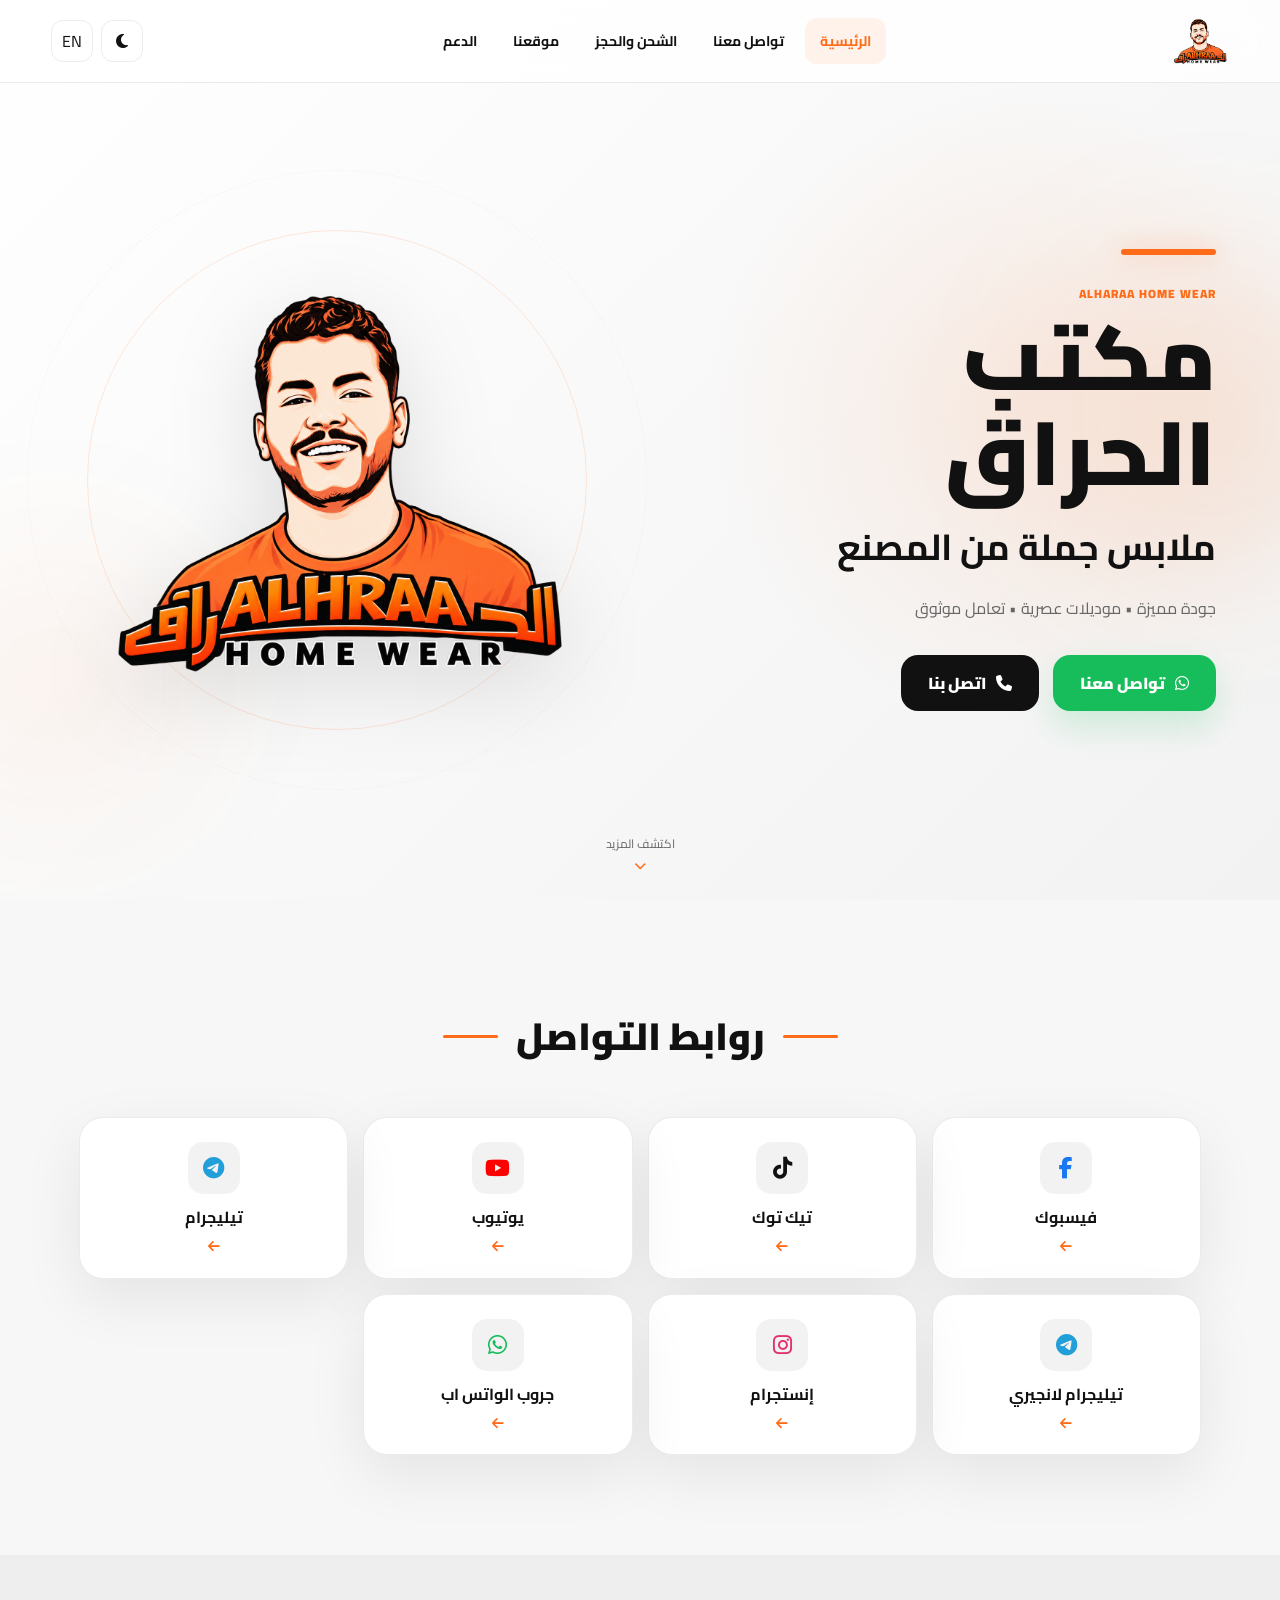
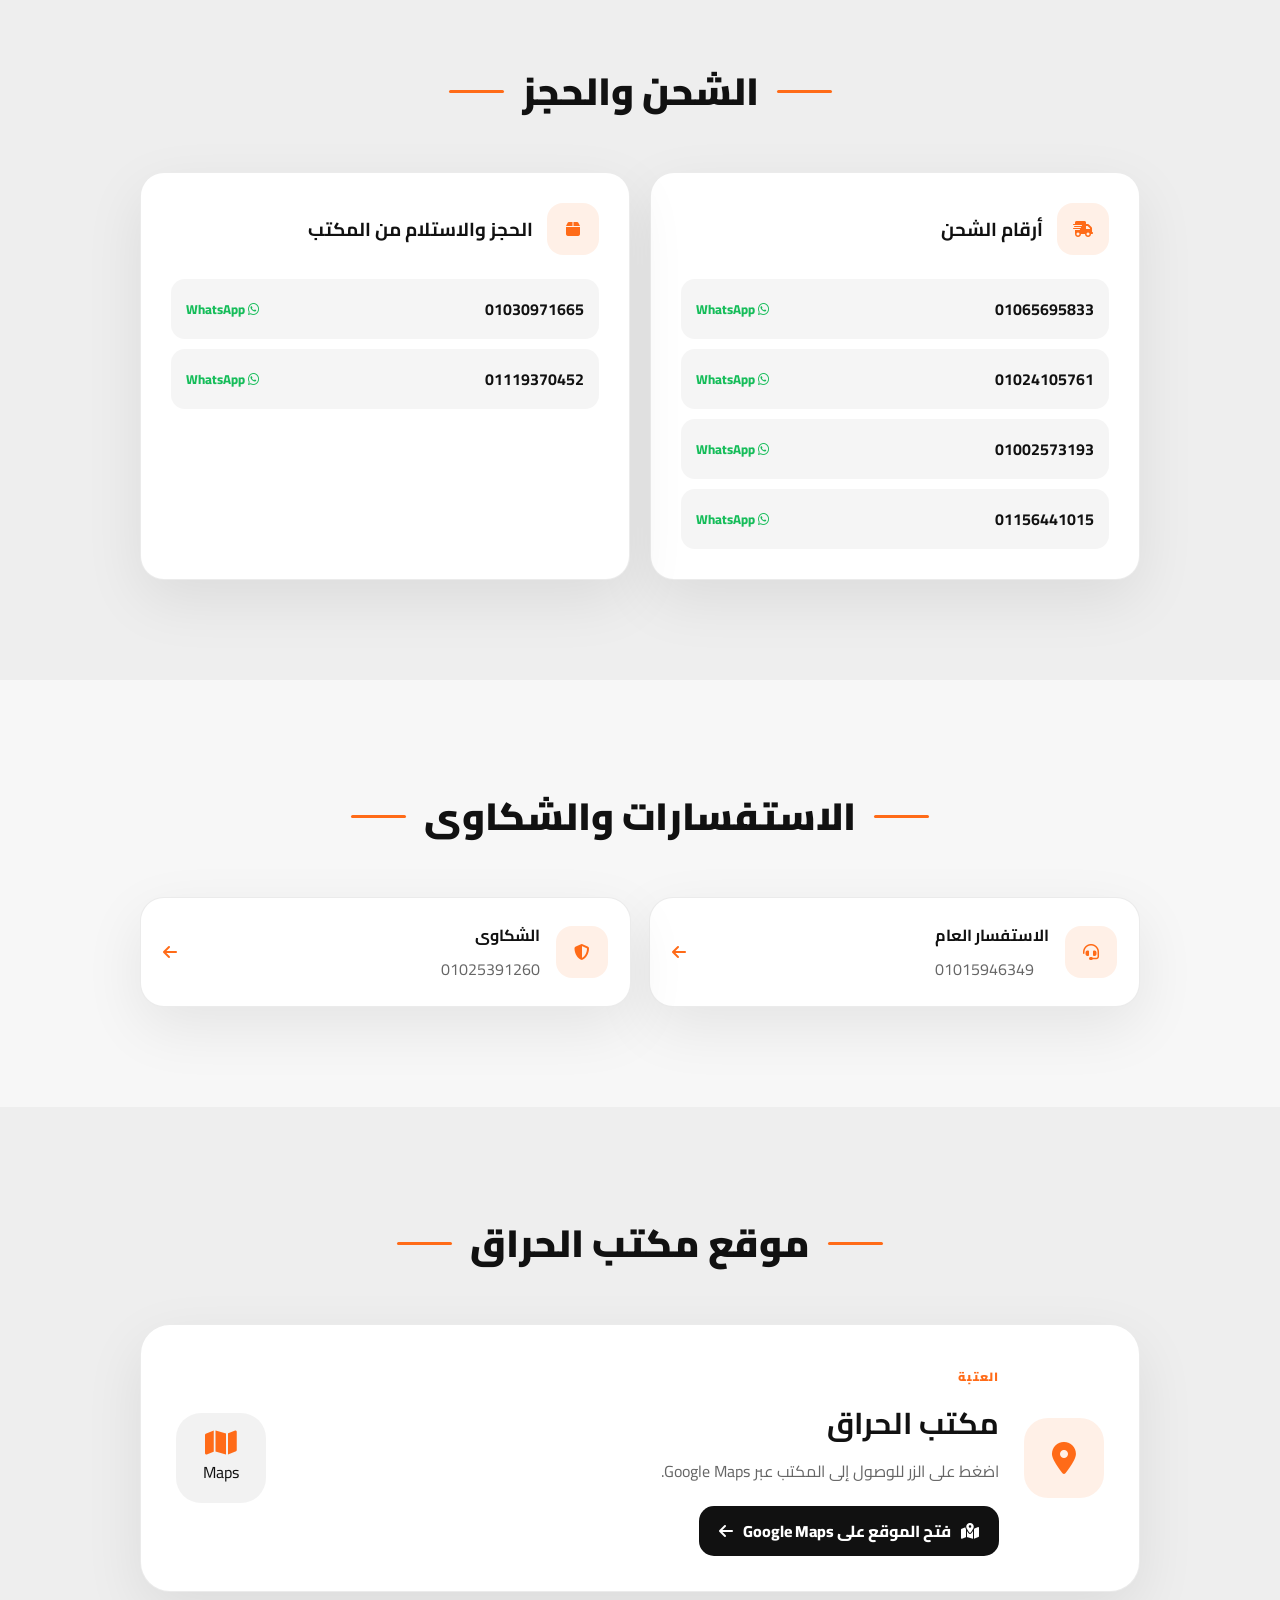
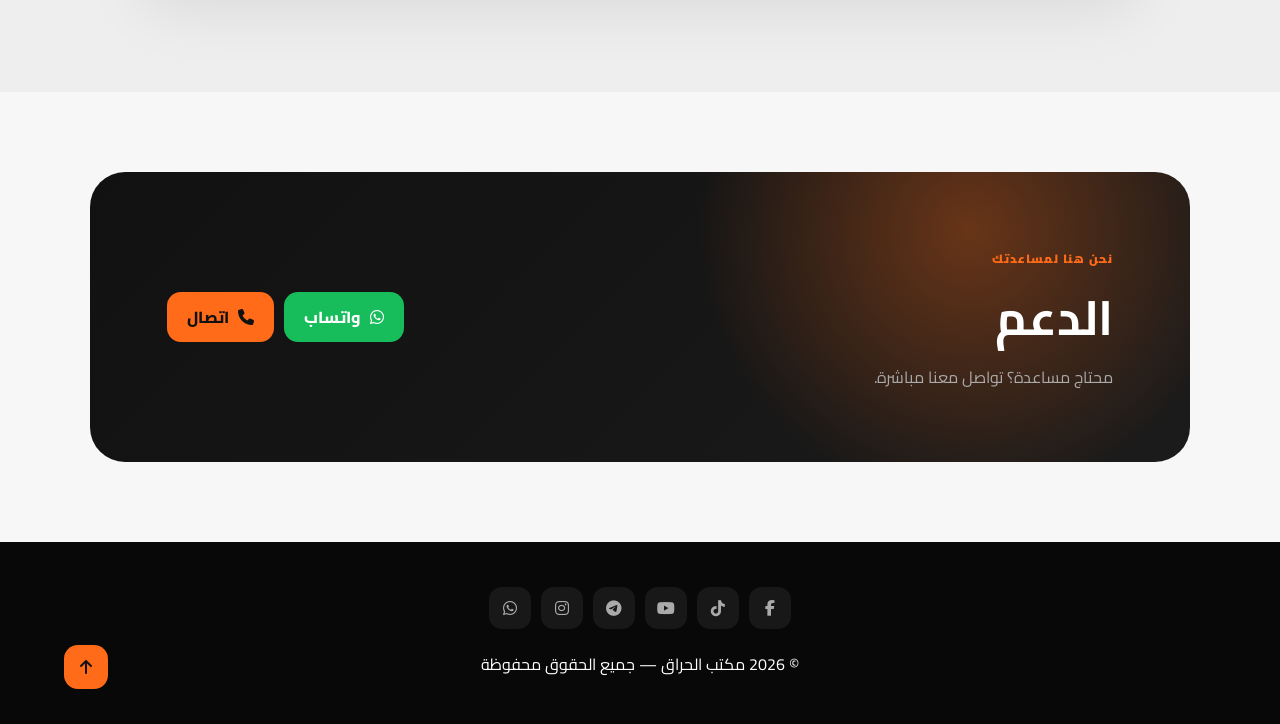
==== commit 4409b3b2: "Update website" ====
--- a/index.html
+++ b/index.html
@@ -7,7 +7,7 @@
 
     <meta
         name="viewport"
-        content="width=device-width, initial-scale=1.0"
+        content="width=device-width, initial-scale=1.0, viewport-fit=cover"
     >
 
     <meta
@@ -18,6 +18,16 @@
     <meta
         name="theme-color"
         content="#080808"
+    >
+
+    <meta
+        name="apple-mobile-web-app-capable"
+        content="yes"
+    >
+
+    <meta
+        name="apple-mobile-web-app-status-bar-style"
+        content="black-translucent"
     >
 
     <title>مكتب الحراق | ALHARAA</title>
@@ -45,8 +55,6 @@
 
     <div class="header-container">
 
-        <!-- Logo -->
-
         <a
             href="#home"
             class="brand"
@@ -60,8 +68,6 @@
 
         </a>
 
-
-        <!-- Navigation -->
 
         <nav
             class="nav"
@@ -76,7 +82,6 @@
                 الرئيسية
             </a>
 
-
             <a
                 href="#contact"
                 data-ar="تواصل معنا"
@@ -85,7 +90,6 @@
                 تواصل معنا
             </a>
 
-
             <a
                 href="#shipping"
                 data-ar="الشحن والحجز"
@@ -94,7 +98,6 @@
                 الشحن والحجز
             </a>
 
-
             <a
                 href="#location"
                 data-ar="موقعنا"
@@ -103,7 +106,6 @@
                 موقعنا
             </a>
 
-
             <a
                 href="#support"
                 data-ar="الدعم"
@@ -114,8 +116,6 @@
 
         </nav>
 
-
-        <!-- Controls -->
 
         <div class="controls">
 
@@ -125,9 +125,7 @@
                 type="button"
                 aria-label="Toggle theme"
             >
-
                 <i class="fa-solid fa-moon"></i>
-
             </button>
 
 
@@ -148,9 +146,7 @@
                 aria-label="Open menu"
                 aria-expanded="false"
             >
-
                 <i class="fa-solid fa-bars"></i>
-
             </button>
 
         </div>
@@ -181,25 +177,34 @@
     <div class="hero-content">
 
 
-        <!-- Hero Text -->
-
         <div class="hero-text reveal">
 
             <div class="orange-line"></div>
 
 
             <span class="eyebrow">
-
                 ALHARAA HOME WEAR
-
             </span>
 
 
-            <h1
-                data-ar="مكتب الحراق"
-                data-en="ALHARAA"
-            >
-                مكتب الحراق
+            <!-- Brand Title -->
+
+            <h1 class="brand-title">
+
+                <span
+                    data-ar="مكتب"
+                    data-en="ALHARAA"
+                >
+                    مكتب
+                </span>
+
+                <span
+                    data-ar="الحراق"
+                    data-en=""
+                >
+                    الحراق
+                </span>
+
             </h1>
 
 
@@ -212,17 +217,14 @@
 
 
             <p
-                data-ar="الجودة التي تستحقها والأناقة التي تبحث عنها"
-                data-en="The quality you deserve and the elegance you seek"
-            >
-                الجودة التي تستحقها والأناقة التي تبحث عنها
+                data-ar="جودة مميزة • موديلات عصرية • تعامل موثوق"
+                data-en="Premium quality • Modern styles • Reliable service"
+            >
+                جودة مميزة • موديلات عصرية • تعامل موثوق
             </p>
 
 
-            <!-- Buttons -->
-
             <div class="hero-buttons">
-
 
                 <a
                     href="https://wa.me/201015946349"
@@ -259,21 +261,17 @@
 
                 </a>
 
-
             </div>
 
         </div>
 
 
 
-        <!-- Hero Logo -->
-
         <div class="hero-logo reveal">
 
             <div class="logo-orbit orbit-one"></div>
 
             <div class="logo-orbit orbit-two"></div>
-
 
             <img
                 src="assets/images/logo.png"
@@ -282,11 +280,8 @@
 
         </div>
 
-
-    </div>
-
-
-    <!-- Scroll -->
+    </div>
+
 
     <div class="scroll-hint">
 
@@ -300,7 +295,6 @@
         <i class="fa-solid fa-chevron-down"></i>
 
     </div>
-
 
 </section>
 
@@ -315,7 +309,6 @@
     class="section"
 >
 
-
     <div class="section-title reveal">
 
         <span></span>
@@ -332,7 +325,6 @@
     </div>
 
 
-
     <div class="social-grid">
 
 
@@ -346,21 +338,21 @@
         >
 
             <div class="social-icon">
-
                 <i class="fa-brands fa-facebook-f"></i>
-
-            </div>
-
-            <strong>Facebook</strong>
+            </div>
+
+            <strong
+                data-ar="فيسبوك"
+                data-en="Facebook"
+            >
+                فيسبوك
+            </strong>
 
             <small>
-
                 <i class="fa-solid fa-arrow-left"></i>
-
             </small>
 
         </a>
-
 
 
         <!-- TikTok -->
@@ -373,21 +365,21 @@
         >
 
             <div class="social-icon">
-
                 <i class="fa-brands fa-tiktok"></i>
-
-            </div>
-
-            <strong>TikTok</strong>
+            </div>
+
+            <strong
+                data-ar="تيك توك"
+                data-en="TikTok"
+            >
+                تيك توك
+            </strong>
 
             <small>
-
                 <i class="fa-solid fa-arrow-left"></i>
-
             </small>
 
         </a>
-
 
 
         <!-- YouTube -->
@@ -400,21 +392,21 @@
         >
 
             <div class="social-icon">
-
                 <i class="fa-brands fa-youtube"></i>
-
-            </div>
-
-            <strong>YouTube</strong>
+            </div>
+
+            <strong
+                data-ar="يوتيوب"
+                data-en="YouTube"
+            >
+                يوتيوب
+            </strong>
 
             <small>
-
                 <i class="fa-solid fa-arrow-left"></i>
-
             </small>
 
         </a>
-
 
 
         <!-- Telegram -->
@@ -427,21 +419,21 @@
         >
 
             <div class="social-icon">
-
                 <i class="fa-brands fa-telegram"></i>
-
-            </div>
-
-            <strong>Telegram</strong>
+            </div>
+
+            <strong
+                data-ar="تيليجرام"
+                data-en="Telegram"
+            >
+                تيليجرام
+            </strong>
 
             <small>
-
                 <i class="fa-solid fa-arrow-left"></i>
-
             </small>
 
         </a>
-
 
 
         <!-- Telegram Lingerie -->
@@ -454,26 +446,21 @@
         >
 
             <div class="social-icon">
-
                 <i class="fa-brands fa-telegram"></i>
-
             </div>
 
             <strong
-                data-ar="تليجرام لانجيري"
+                data-ar="تيليجرام لانجيري"
                 data-en="Lingerie Telegram"
             >
-                تليجرام لانجيري
+                تيليجرام لانجيري
             </strong>
 
             <small>
-
                 <i class="fa-solid fa-arrow-left"></i>
-
             </small>
 
         </a>
-
 
 
         <!-- Instagram -->
@@ -486,24 +473,24 @@
         >
 
             <div class="social-icon">
-
                 <i class="fa-brands fa-instagram"></i>
-
-            </div>
-
-            <strong>Instagram</strong>
+            </div>
+
+            <strong
+                data-ar="إنستجرام"
+                data-en="Instagram"
+            >
+                إنستجرام
+            </strong>
 
             <small>
-
                 <i class="fa-solid fa-arrow-left"></i>
-
             </small>
 
         </a>
 
 
-
-        <!-- WhatsApp Channel -->
+        <!-- WhatsApp Group -->
 
         <a
             class="social-card reveal whatsapp"
@@ -513,22 +500,18 @@
         >
 
             <div class="social-icon">
-
                 <i class="fa-brands fa-whatsapp"></i>
-
             </div>
 
             <strong
-                data-ar="قناة واتساب"
-                data-en="WhatsApp Channel"
-            >
-                قناة واتساب
+                data-ar="جروب الواتس اب"
+                data-en="WhatsApp Group"
+            >
+                جروب الواتس اب
             </strong>
 
             <small>
-
                 <i class="fa-solid fa-arrow-left"></i>
-
             </small>
 
         </a>
@@ -549,7 +532,6 @@
     class="section section-alt"
 >
 
-
     <div class="section-title reveal">
 
         <span></span>
@@ -566,7 +548,6 @@
     </div>
 
 
-
     <div class="cards-grid">
 
 
@@ -577,11 +558,8 @@
             <div class="card-heading">
 
                 <div class="card-icon">
-
                     <i class="fa-solid fa-truck-fast"></i>
-
                 </div>
-
 
                 <h3
                     data-ar="أرقام الشحن"
@@ -594,24 +572,18 @@
 
 
             <div class="phone-list">
-
 
                 <a
                     href="https://wa.me/201065695833"
                     target="_blank"
                     rel="noopener noreferrer"
                 >
-
                     <b>01065695833</b>
 
                     <span>
-
                         <i class="fa-brands fa-whatsapp"></i>
-
                         WhatsApp
-
                     </span>
-
                 </a>
 
 
@@ -620,17 +592,12 @@
                     target="_blank"
                     rel="noopener noreferrer"
                 >
-
                     <b>01024105761</b>
 
                     <span>
-
                         <i class="fa-brands fa-whatsapp"></i>
-
                         WhatsApp
-
                     </span>
-
                 </a>
 
 
@@ -639,17 +606,12 @@
                     target="_blank"
                     rel="noopener noreferrer"
                 >
-
                     <b>01002573193</b>
 
                     <span>
-
                         <i class="fa-brands fa-whatsapp"></i>
-
                         WhatsApp
-
                     </span>
-
                 </a>
 
 
@@ -658,26 +620,19 @@
                     target="_blank"
                     rel="noopener noreferrer"
                 >
-
                     <b>01156441015</b>
 
                     <span>
-
                         <i class="fa-brands fa-whatsapp"></i>
-
                         WhatsApp
-
                     </span>
-
                 </a>
 
-
             </div>
 
         </div>
 
 
-
         <!-- Booking -->
 
         <div class="info-card reveal">
@@ -685,11 +640,8 @@
             <div class="card-heading">
 
                 <div class="card-icon">
-
                     <i class="fa-solid fa-box"></i>
-
                 </div>
-
 
                 <h3
                     data-ar="الحجز والاستلام من المكتب"
@@ -702,24 +654,18 @@
 
 
             <div class="phone-list">
-
 
                 <a
                     href="https://wa.me/201030971665"
                     target="_blank"
                     rel="noopener noreferrer"
                 >
-
                     <b>01030971665</b>
 
                     <span>
-
                         <i class="fa-brands fa-whatsapp"></i>
-
                         WhatsApp
-
                     </span>
-
                 </a>
 
 
@@ -728,24 +674,17 @@
                     target="_blank"
                     rel="noopener noreferrer"
                 >
-
                     <b>01119370452</b>
 
                     <span>
-
                         <i class="fa-brands fa-whatsapp"></i>
-
                         WhatsApp
-
                     </span>
-
                 </a>
 
-
             </div>
 
         </div>
-
 
     </div>
 
@@ -759,7 +698,6 @@
 
 <section class="section">
 
-
     <div class="section-title reveal">
 
         <span></span>
@@ -776,11 +714,8 @@
     </div>
 
 
-
     <div class="support-grid">
 
-
-        <!-- General -->
 
         <a
             class="support-card reveal"
@@ -790,11 +725,8 @@
         >
 
             <div class="support-icon">
-
                 <i class="fa-solid fa-headset"></i>
-
-            </div>
-
+            </div>
 
             <div>
 
@@ -805,25 +737,16 @@
                     الاستفسار العام
                 </strong>
 
-
-                <p>
-                    01015946349
-                </p>
-
-            </div>
-
+                <p>01015946349</p>
+
+            </div>
 
             <b>
-
                 <i class="fa-solid fa-arrow-left"></i>
-
             </b>
 
         </a>
 
-
-
-        <!-- Complaints -->
 
         <a
             class="support-card reveal"
@@ -833,11 +756,8 @@
         >
 
             <div class="support-icon">
-
                 <i class="fa-solid fa-shield-halved"></i>
-
-            </div>
-
+            </div>
 
             <div>
 
@@ -848,23 +768,16 @@
                     الشكاوى
                 </strong>
 
-
-                <p>
-                    01025391260
-                </p>
-
-            </div>
-
+                <p>01025391260</p>
+
+            </div>
 
             <b>
-
                 <i class="fa-solid fa-arrow-left"></i>
-
             </b>
 
         </a>
 
-
     </div>
 
 </section>
@@ -872,7 +785,7 @@
 
 
 <!-- =====================================================
-     GOOGLE MAPS
+     LOCATION
 ===================================================== -->
 
 <section
@@ -880,7 +793,6 @@
     class="location-section"
 >
 
-
     <div class="section-title reveal">
 
         <span></span>
@@ -897,16 +809,11 @@
     </div>
 
 
-
     <div class="location-card reveal">
 
-
         <div class="location-icon">
-
             <i class="fa-solid fa-location-dot"></i>
-
         </div>
-
 
 
         <div class="location-text">
@@ -919,14 +826,12 @@
                 العتبة
             </span>
 
-
             <h3
                 data-ar="مكتب الحراق"
                 data-en="ALHARAA Office"
             >
                 مكتب الحراق
             </h3>
-
 
             <p
                 data-ar="اضغط على الزر للوصول إلى المكتب عبر Google Maps."
@@ -959,7 +864,6 @@
         </div>
 
 
-
         <div class="map-badge">
 
             <i class="fa-solid fa-map"></i>
@@ -967,7 +871,6 @@
             <span>Maps</span>
 
         </div>
-
 
     </div>
 
@@ -984,7 +887,6 @@
     class="support-banner"
 >
 
-
     <div class="reveal">
 
         <span
@@ -995,7 +897,6 @@
             نحن هنا لمساعدتك
         </span>
 
-
         <h2
             data-ar="الدعم"
             data-en="Support"
@@ -1003,7 +904,6 @@
             الدعم
         </h2>
 
-
         <p
             data-ar="محتاج مساعدة؟ تواصل معنا مباشرة."
             data-en="Need help? Contact us directly."
@@ -1014,11 +914,7 @@
     </div>
 
 
-
     <div class="support-actions reveal">
-
-
-        <!-- WhatsApp -->
 
         <a
             href="https://wa.me/201015946349"
@@ -1039,9 +935,6 @@
         </a>
 
 
-
-        <!-- Call -->
-
         <a
             href="tel:01015946349"
             class="support-btn orange"
@@ -1058,7 +951,6 @@
 
         </a>
 
-
     </div>
 
 </section>
@@ -1074,18 +966,15 @@
 
 <footer class="footer">
 
-
     <div class="footer-social">
 
-
         <a
             href="https://facebook.com/Asdfghjklz0789"
             target="_blank"
             rel="noopener noreferrer"
-        >
-
+            aria-label="Facebook"
+        >
             <i class="fa-brands fa-facebook-f"></i>
-
         </a>
 
 
@@ -1093,10 +982,9 @@
             href="https://www.tiktok.com/@youssefshaban.21"
             target="_blank"
             rel="noopener noreferrer"
-        >
-
+            aria-label="TikTok"
+        >
             <i class="fa-brands fa-tiktok"></i>
-
         </a>
 
 
@@ -1104,10 +992,9 @@
             href="https://youtube.com/@youssefshaban.21"
             target="_blank"
             rel="noopener noreferrer"
-        >
-
+            aria-label="YouTube"
+        >
             <i class="fa-brands fa-youtube"></i>
-
         </a>
 
 
@@ -1115,10 +1002,9 @@
             href="https://t.me/dw86gWIP5mJmNmY0"
             target="_blank"
             rel="noopener noreferrer"
-        >
-
+            aria-label="Telegram"
+        >
             <i class="fa-brands fa-telegram"></i>
-
         </a>
 
 
@@ -1126,35 +1012,27 @@
             href="https://www.instagram.com/youssef_shabaan21/?hl=ar"
             target="_blank"
             rel="noopener noreferrer"
-        >
-
+            aria-label="Instagram"
+        >
             <i class="fa-brands fa-instagram"></i>
-
-        </a>
-
-
-        <!-- WhatsApp Channel -->
+        </a>
+
 
         <a
             href="https://whatsapp.com/channel/0029VaPSpGYId7nGLLQtTl21"
             target="_blank"
             rel="noopener noreferrer"
-        >
-
+            aria-label="WhatsApp"
+        >
             <i class="fa-brands fa-whatsapp"></i>
-
-        </a>
-
+        </a>
 
     </div>
 
 
     <p>
-
         © <span id="current-year">2026</span>
-
         مكتب الحراق — جميع الحقوق محفوظة
-
     </p>
 
 
@@ -1163,12 +1041,9 @@
         type="button"
         aria-label="Back to top"
     >
-
         <i class="fa-solid fa-arrow-up"></i>
-
     </button>
 
-
 </footer>
 
 
--- a/style.css
+++ b/style.css
@@ -6,7 +6,6 @@
 ===================================================== */
 
 :root {
-
     --orange: #ff6b18;
     --orange-light: #ff8a3d;
 
@@ -39,21 +38,15 @@
     padding: 0;
 }
 
-
 html {
     scroll-behavior: smooth;
     scroll-padding-top: 90px;
 }
 
-
 body {
-
     font-family: "Cairo", sans-serif;
-
     background: var(--bg);
-
     color: var(--text);
-
     overflow-x: hidden;
 
     transition:
@@ -61,9 +54,30 @@
         color .5s ease;
 }
 
+img {
+    max-width: 100%;
+}
+
+button,
+a {
+    -webkit-tap-highlight-color: transparent;
+}
+
+a {
+    color: inherit;
+    text-decoration: none;
+}
+
+button {
+    font: inherit;
+}
+
+
+/* =====================================================
+   DARK MODE
+===================================================== */
 
 body.dark {
-
     --bg: #080808;
     --surface: #141414;
     --surface-2: #101010;
@@ -79,29 +93,15 @@
 }
 
 
-a {
-    color: inherit;
-    text-decoration: none;
-}
-
-
-button {
-    font: inherit;
-}
-
-
 /* =====================================================
    HEADER
 ===================================================== */
 
 .header {
-
     position: fixed;
-
     top: 0;
     right: 0;
     left: 0;
-
     z-index: 1000;
 
     padding: 12px 4%;
@@ -112,104 +112,85 @@
     border-bottom:
         1px solid var(--border);
 
-    backdrop-filter:
-        blur(18px);
-
-    transition:
-        .4s ease;
-}
-
+    backdrop-filter: blur(18px);
+    -webkit-backdrop-filter: blur(18px);
+
+    transition: .4s ease;
+}
 
 body.dark .header {
-
     background:
         rgba(8, 8, 8, .78);
 }
 
-
 .header-container {
-
+    width: 100%;
     max-width: 1250px;
 
     margin: auto;
 
     display: flex;
-
     align-items: center;
 
     gap: 25px;
 }
 
-
 .brand {
-
     width: 58px;
     height: 58px;
 
+    flex-shrink: 0;
+
     display: grid;
-
     place-items: center;
 }
 
-
 .brand img {
-
     width: 100%;
     height: 100%;
 
     object-fit: contain;
 }
 
-
 .nav {
-
     flex: 1;
 
     display: flex;
-
     justify-content: center;
 
     gap: 6px;
 }
 
-
 .nav a {
-
     padding: 10px 15px;
 
     border-radius: 12px;
 
     font-size: 14px;
-
     font-weight: 700;
 
     transition:
         var(--transition);
 }
 
-
 .nav a:hover,
 .nav a.active {
-
     color: var(--orange);
 
     background:
         rgba(255, 107, 24, .08);
 }
 
-
 .controls {
-
     display: flex;
-
     gap: 8px;
-}
-
+
+    flex-shrink: 0;
+}
 
 .control-btn,
 .language-btn,
 .menu-btn {
-
     width: 42px;
     height: 42px;
 
@@ -219,24 +200,20 @@
     border-radius: 12px;
 
     background: transparent;
-
     color: var(--text);
 
     cursor: pointer;
 
     display: grid;
-
     place-items: center;
 
     transition:
         var(--transition);
 }
-
 
 .control-btn:hover,
 .language-btn:hover,
 .menu-btn:hover {
-
     color: var(--orange);
 
     border-color:
@@ -246,7 +223,6 @@
         translateY(-2px);
 }
 
-
 .menu-btn {
     display: none;
 }
@@ -257,13 +233,12 @@
 ===================================================== */
 
 .hero {
-
+    min-height: 100svh;
     min-height: 100vh;
 
     position: relative;
 
     display: grid;
-
     place-items: center;
 
     padding:
@@ -272,13 +247,11 @@
     overflow: hidden;
 
     background:
-
         radial-gradient(
             circle at 80% 45%,
             rgba(255, 107, 24, .10),
             transparent 28%
         ),
-
         linear-gradient(
             135deg,
             #ffffff,
@@ -286,31 +259,23 @@
         );
 }
 
-
 body.dark .hero {
-
-    background:
-
+    background:
         radial-gradient(
             circle at 78% 48%,
             rgba(255, 107, 24, .16),
             transparent 28%
         ),
-
         radial-gradient(
             circle at 10% 20%,
             rgba(255, 107, 24, .07),
             transparent 25%
         ),
-
         #080808;
 }
 
-
 .hero-content {
-
-    width:
-        min(1200px, 100%);
+    width: min(1200px, 100%);
 
     display: grid;
 
@@ -322,18 +287,16 @@
     gap: 60px;
 
     position: relative;
-
     z-index: 2;
 }
-
 
 .hero-text {
     text-align: right;
-}
-
+
+    min-width: 0;
+}
 
 .orange-line {
-
     width: 95px;
     height: 6px;
 
@@ -349,44 +312,58 @@
     margin-bottom: 22px;
 }
 
-
 .eyebrow {
-
     color:
         var(--orange);
 
     font-size: 12px;
-
     font-weight: 900;
 
     letter-spacing: 1px;
 }
 
 
-.hero h1 {
+/* =====================================================
+   BRAND TITLE
+===================================================== */
+
+.brand-title {
+    margin-top: 8px;
+
+    display: flex;
+    flex-direction: column;
+
+    align-items: flex-start;
+
+    gap: 9px;
 
     font-size:
         clamp(52px, 7vw, 92px);
 
-    line-height: 1.05;
+    line-height: .95;
 
     font-weight: 900;
-
-    margin-top: 5px;
-}
-
+}
+
+.brand-title span {
+    display: block;
+
+    white-space: nowrap;
+}
+
+
+/* =====================================================
+   HERO TEXT
+===================================================== */
 
 .hero h2 {
-
     font-size:
         clamp(22px, 3vw, 36px);
 
     margin-top: 18px;
 }
 
-
 .hero p {
-
     margin-top: 12px;
 
     color:
@@ -395,9 +372,7 @@
     font-size: 16px;
 }
 
-
 .hero-buttons {
-
     display: flex;
 
     gap: 14px;
@@ -405,9 +380,7 @@
     margin-top: 32px;
 }
 
-
 .btn {
-
     min-height: 56px;
 
     padding:
@@ -418,7 +391,6 @@
     display: inline-flex;
 
     align-items: center;
-
     justify-content: center;
 
     gap: 10px;
@@ -433,16 +405,12 @@
         var(--transition);
 }
 
-
 .btn:hover {
-
     transform:
         translateY(-5px);
 }
 
-
 .whatsapp-btn {
-
     color: white;
 
     background:
@@ -453,18 +421,14 @@
         rgba(22, 189, 90, .18);
 }
 
-
 .call-btn {
-
     color: white;
 
     background:
         #111;
 }
 
-
 body.dark .call-btn {
-
     color: #111;
 
     background:
@@ -477,24 +441,21 @@
 ===================================================== */
 
 .hero-logo {
-
     min-height: 520px;
 
     display: grid;
-
     place-items: center;
 
     position: relative;
-}
-
+
+    min-width: 0;
+}
 
 .hero-logo img {
-
     width:
         min(520px, 90%);
 
     position: relative;
-
     z-index: 2;
 
     object-fit: contain;
@@ -509,9 +470,7 @@
         );
 }
 
-
 body.dark .hero-logo img {
-
     filter:
         drop-shadow(
             0 25px 50px
@@ -519,9 +478,7 @@
         );
 }
 
-
 .logo-orbit {
-
     position: absolute;
 
     border:
@@ -532,18 +489,16 @@
 
     animation:
         orbit 10s linear infinite;
-}
-
+
+    pointer-events: none;
+}
 
 .orbit-one {
-
     width: 500px;
     height: 500px;
 }
 
-
 .orbit-two {
-
     width: 620px;
     height: 620px;
 
@@ -555,9 +510,7 @@
         reverse;
 }
 
-
 .hero-glow {
-
     position: absolute;
 
     border-radius: 50%;
@@ -571,9 +524,7 @@
         glow 6s ease-in-out infinite;
 }
 
-
 .glow-one {
-
     width: 300px;
     height: 300px;
 
@@ -581,13 +532,10 @@
         rgba(255, 107, 24, .1);
 
     right: -80px;
-
     top: 30%;
 }
 
-
 .glow-two {
-
     width: 250px;
     height: 250px;
 
@@ -595,7 +543,6 @@
         rgba(255, 107, 24, .06);
 
     left: -70px;
-
     bottom: 10%;
 }
 
@@ -605,11 +552,9 @@
 ===================================================== */
 
 .scroll-hint {
-
     position: absolute;
 
     bottom: 28px;
-
     left: 50%;
 
     transform:
@@ -630,11 +575,11 @@
 
     animation:
         scrollHint 2s ease-in-out infinite;
-}
-
+
+    white-space: nowrap;
+}
 
 .scroll-hint i {
-
     color:
         var(--orange);
 }
@@ -645,7 +590,7 @@
 ===================================================== */
 
 .section {
-
+    width: 100%;
     max-width: 1250px;
 
     margin: auto;
@@ -654,22 +599,17 @@
         100px 5%;
 }
 
-
 .section-alt {
-
     max-width: none;
 
     background:
         var(--surface-2);
 }
 
-
 .section-title {
-
     display: flex;
 
     justify-content: center;
-
     align-items: center;
 
     gap: 18px;
@@ -677,9 +617,7 @@
     margin-bottom: 45px;
 }
 
-
 .section-title span {
-
     width: 55px;
     height: 3px;
 
@@ -687,15 +625,17 @@
         var(--orange);
 
     border-radius: 50px;
-}
-
+
+    flex-shrink: 0;
+}
 
 .section-title h2 {
-
     font-size:
         clamp(25px, 4vw, 38px);
 
     font-weight: 900;
+
+    text-align: center;
 }
 
 
@@ -704,7 +644,6 @@
 ===================================================== */
 
 .social-grid {
-
     display: grid;
 
     grid-template-columns:
@@ -713,9 +652,7 @@
     gap: 15px;
 }
 
-
 .social-card {
-
     min-height: 150px;
 
     padding: 24px;
@@ -724,7 +661,12 @@
 
     flex-direction: column;
 
-    justify-content: space-between;
+    align-items: center;
+    justify-content: center;
+
+    gap: 12px;
+
+    text-align: center;
 
     border:
         1px solid var(--border);
@@ -742,9 +684,7 @@
         var(--transition);
 }
 
-
 .social-card:hover {
-
     transform:
         translateY(-8px);
 
@@ -752,73 +692,190 @@
         rgba(255, 107, 24, .3);
 }
 
-
 .social-icon {
-
-    width: 48px;
-    height: 48px;
+    width: 52px;
+    height: 52px;
 
     display: grid;
-
     place-items: center;
 
+    flex-shrink: 0;
+
     border-radius: 15px;
 
     background:
         rgba(128, 128, 128, .1);
 
-    font-size: 21px;
-}
-
+    font-size: 22px;
+}
+
+.social-card strong {
+    display: block;
+
+    text-align: center;
+
+    line-height: 1.4;
+}
+
+.social-card small {
+    color:
+        var(--orange);
+
+    line-height: 1;
+}
 
 .facebook .social-icon {
     color: #1877f2;
 }
 
-
 .tiktok .social-icon {
     color: #111;
 }
 
-
 body.dark .tiktok .social-icon {
     color: white;
 }
 
-
 .youtube .social-icon {
     color: #f00;
 }
 
-
 .telegram .social-icon {
     color: #229ed9;
 }
 
-
 .instagram .social-icon {
     color: #e1306c;
 }
 
-
 .whatsapp .social-icon {
     color: #16bd5a;
 }
 
 
-.social-card small {
+/* =====================================================
+   CARDS
+===================================================== */
+
+.cards-grid {
+    width: 100%;
+    max-width: 1000px;
+
+    margin: auto;
+
+    display: grid;
+
+    grid-template-columns:
+        repeat(2, 1fr);
+
+    gap: 20px;
+}
+
+.info-card {
+    padding: 30px;
+
+    border-radius:
+        var(--radius);
+
+    border:
+        1px solid var(--border);
+
+    background:
+        var(--surface);
+
+    box-shadow:
+        var(--shadow);
+}
+
+.card-heading {
+    display: flex;
+
+    align-items: center;
+
+    gap: 14px;
+
+    margin-bottom: 24px;
+}
+
+.card-heading h3 {
+    min-width: 0;
+}
+
+.card-icon,
+.support-icon {
+    width: 52px;
+    height: 52px;
+
+    display: grid;
+    place-items: center;
+
+    flex-shrink: 0;
+
+    border-radius: 16px;
 
     color:
         var(--orange);
-}
-
-
-/* =====================================================
-   CARDS
-===================================================== */
-
-.cards-grid {
-
+
+    background:
+        rgba(255, 107, 24, .1);
+}
+
+.phone-list {
+    display: grid;
+
+    gap: 10px;
+}
+
+.phone-list a {
+    padding: 15px;
+
+    display: flex;
+
+    justify-content: space-between;
+    align-items: center;
+
+    gap: 10px;
+
+    border-radius: 14px;
+
+    background:
+        rgba(128, 128, 128, .08);
+
+    transition:
+        var(--transition);
+}
+
+.phone-list a:hover {
+    transform:
+        translateX(-5px);
+
+    background:
+        rgba(255, 107, 24, .08);
+}
+
+.phone-list b {
+    direction: ltr;
+
+    white-space: nowrap;
+}
+
+.phone-list span {
+    color:
+        #16bd5a;
+
+    font-size: 13px;
+    font-weight: 800;
+
+    white-space: nowrap;
+}
+
+
+/* =====================================================
+   SUPPORT
+===================================================== */
+
+.support-grid {
+    width: 100%;
     max-width: 1000px;
 
     margin: auto;
@@ -828,20 +885,90 @@
     grid-template-columns:
         repeat(2, 1fr);
 
-    gap: 20px;
-}
-
-
-.info-card {
-
-    padding: 30px;
+    gap: 18px;
+}
+
+.support-card {
+    padding: 22px;
+
+    display: flex;
+
+    align-items: center;
+
+    gap: 16px;
+
+    border:
+        1px solid var(--border);
 
     border-radius:
         var(--radius);
 
+    background:
+        var(--surface);
+
+    box-shadow:
+        var(--shadow);
+
+    transition:
+        var(--transition);
+}
+
+.support-card:hover {
+    transform:
+        translateY(-6px);
+}
+
+.support-card p {
+    color:
+        var(--muted);
+
+    margin-top: 4px;
+
+    direction: ltr;
+}
+
+.support-card > b {
+    margin-inline-start: auto;
+
+    color:
+        var(--orange);
+}
+
+
+/* =====================================================
+   LOCATION
+===================================================== */
+
+.location-section {
+    padding:
+        100px 5%;
+
+    background:
+        var(--surface-2);
+}
+
+.location-card {
+    width: 100%;
+    max-width: 1000px;
+
+    margin: auto;
+
+    padding: 35px;
+
+    display: grid;
+
+    grid-template-columns:
+        auto 1fr auto;
+
+    align-items: center;
+
+    gap: 25px;
+
     border:
         1px solid var(--border);
 
+    border-radius: 30px;
+
     background:
         var(--surface);
 
@@ -849,315 +976,100 @@
         var(--shadow);
 }
 
-
-.card-heading {
-
-    display: flex;
-
-    align-items: center;
-
-    gap: 14px;
-
-    margin-bottom: 24px;
-}
-
-
-.card-icon,
-.support-icon {
-
-    width: 52px;
-    height: 52px;
+.location-icon {
+    width: 80px;
+    height: 80px;
 
     display: grid;
-
     place-items: center;
 
-    border-radius: 16px;
+    flex-shrink: 0;
+
+    border-radius: 24px;
 
     color:
         var(--orange);
 
     background:
         rgba(255, 107, 24, .1);
-}
-
-
-.phone-list {
-
-    display: grid;
+
+    font-size: 32px;
+}
+
+.location-text {
+    min-width: 0;
+}
+
+.location-text h3 {
+    font-size: 30px;
+
+    margin:
+        5px 0;
+}
+
+.location-text p {
+    color:
+        var(--muted);
+
+    margin-bottom: 20px;
+}
+
+.maps-btn {
+    min-height: 50px;
+
+    padding:
+        0 20px;
+
+    display: inline-flex;
+
+    align-items: center;
 
     gap: 10px;
-}
-
-
-.phone-list a {
-
-    padding: 15px;
-
-    display: flex;
-
-    justify-content: space-between;
-
-    align-items: center;
-
-    border-radius: 14px;
-
-    background:
-        rgba(128, 128, 128, .08);
+
+    border-radius: 15px;
+
+    color: white;
+
+    background:
+        #111;
+
+    font-weight: 800;
 
     transition:
         var(--transition);
 }
 
-
-.phone-list a:hover {
-
+body.dark .maps-btn {
+    color: #111;
+
+    background:
+        var(--orange);
+}
+
+.maps-btn:hover {
     transform:
-        translateX(-5px);
-
-    background:
-        rgba(255, 107, 24, .08);
-}
-
-
-.phone-list b {
-
-    direction: ltr;
-}
-
-
-.phone-list span {
-
-    color:
-        #16bd5a;
-
-    font-size: 13px;
-
-    font-weight: 800;
-}
-
-
-/* =====================================================
-   SUPPORT
-===================================================== */
-
-.support-grid {
-
-    max-width: 1000px;
-
-    margin: auto;
+        translateY(-4px);
+}
+
+.map-badge {
+    width: 90px;
+    height: 90px;
 
     display: grid;
 
-    grid-template-columns:
-        repeat(2, 1fr);
-
-    gap: 18px;
-}
-
-
-.support-card {
-
-    padding: 22px;
-
-    display: flex;
-
-    align-items: center;
-
-    gap: 16px;
-
-    border:
-        1px solid var(--border);
-
-    border-radius:
-        var(--radius);
-
-    background:
-        var(--surface);
-
-    box-shadow:
-        var(--shadow);
-
-    transition:
-        var(--transition);
-}
-
-
-.support-card:hover {
-
-    transform:
-        translateY(-6px);
-}
-
-
-.support-card p {
-
-    color:
-        var(--muted);
-
-    margin-top: 4px;
-
-    direction: ltr;
-}
-
-
-.support-card > b {
-
-    margin-inline-start: auto;
-
+    place-items: center;
+
+    align-content: center;
+
+    border-radius: 25px;
+
+    background:
+        rgba(128, 128, 128, .1);
+}
+
+.map-badge i {
     color:
         var(--orange);
-}
-
-
-/* =====================================================
-   LOCATION
-===================================================== */
-
-.location-section {
-
-    padding:
-        100px 5%;
-
-    background:
-        var(--surface-2);
-}
-
-
-.location-card {
-
-    max-width: 1000px;
-
-    margin: auto;
-
-    padding: 35px;
-
-    display: grid;
-
-    grid-template-columns:
-        auto 1fr auto;
-
-    align-items: center;
-
-    gap: 25px;
-
-    border:
-        1px solid var(--border);
-
-    border-radius: 30px;
-
-    background:
-        var(--surface);
-
-    box-shadow:
-        var(--shadow);
-}
-
-
-.location-icon {
-
-    width: 80px;
-    height: 80px;
-
-    display: grid;
-
-    place-items: center;
-
-    border-radius: 24px;
-
-    color:
-        var(--orange);
-
-    background:
-        rgba(255, 107, 24, .1);
-
-    font-size: 32px;
-}
-
-
-.location-text h3 {
-
-    font-size: 30px;
-
-    margin:
-        5px 0;
-}
-
-
-.location-text p {
-
-    color:
-        var(--muted);
-
-    margin-bottom: 20px;
-}
-
-
-.maps-btn {
-
-    min-height: 50px;
-
-    padding:
-        0 20px;
-
-    display: inline-flex;
-
-    align-items: center;
-
-    gap: 10px;
-
-    border-radius: 15px;
-
-    color: white;
-
-    background:
-        #111;
-
-    font-weight: 800;
-
-    transition:
-        var(--transition);
-}
-
-
-body.dark .maps-btn {
-
-    color: #111;
-
-    background:
-        var(--orange);
-}
-
-
-.maps-btn:hover {
-
-    transform:
-        translateY(-4px);
-}
-
-
-.map-badge {
-
-    width: 90px;
-    height: 90px;
-
-    display: grid;
-
-    place-items: center;
-
-    align-content: center;
-
-    border-radius: 25px;
-
-    background:
-        rgba(128, 128, 128, .1);
-}
-
-
-.map-badge i {
-
-    color:
-        var(--orange);
 
     font-size: 28px;
 }
@@ -1168,7 +1080,7 @@
 ===================================================== */
 
 .support-banner {
-
+    width: calc(100% - 10%);
     max-width: 1100px;
 
     margin: 80px auto;
@@ -1181,13 +1093,11 @@
     color: white;
 
     background:
-
         radial-gradient(
             circle at 80% 20%,
             rgba(255, 107, 24, .35),
             transparent 30%
         ),
-
         linear-gradient(
             135deg,
             #111,
@@ -1203,21 +1113,15 @@
     gap: 30px;
 }
 
-
 .support-banner h2 {
-
     font-size: 48px;
 }
 
-
 .support-banner p {
-
     color: #aaa;
 }
 
-
 .support-actions {
-
     display: flex;
 
     gap: 10px;
@@ -1225,9 +1129,7 @@
     flex-wrap: wrap;
 }
 
-
 .support-btn {
-
     min-height: 50px;
 
     padding:
@@ -1237,6 +1139,8 @@
 
     align-items: center;
 
+    justify-content: center;
+
     gap: 9px;
 
     border-radius: 14px;
@@ -1247,23 +1151,17 @@
         var(--transition);
 }
 
-
 .support-btn:hover {
-
     transform:
         translateY(-4px);
 }
 
-
 .green {
-
     background:
         #16bd5a;
 }
 
-
 .orange {
-
     background:
         var(--orange);
 
@@ -1277,7 +1175,6 @@
 ===================================================== */
 
 .footer {
-
     padding:
         45px 5%;
 
@@ -1291,26 +1188,23 @@
         #080808;
 }
 
-
 .footer-social {
-
     display: flex;
 
     justify-content: center;
 
+    flex-wrap: wrap;
+
     gap: 10px;
 
     margin-bottom: 20px;
 }
 
-
 .footer-social a {
-
     width: 42px;
     height: 42px;
 
     display: grid;
-
     place-items: center;
 
     border-radius: 13px;
@@ -1325,9 +1219,7 @@
         var(--transition);
 }
 
-
 .footer-social a:hover {
-
     color:
         #111;
 
@@ -1338,13 +1230,10 @@
         translateY(-4px);
 }
 
-
 #top-button {
-
     position: absolute;
 
     left: 5%;
-
     bottom: 35px;
 
     width: 44px;
@@ -1366,9 +1255,7 @@
         var(--transition);
 }
 
-
 #top-button:hover {
-
     transform:
         translateY(-4px);
 }
@@ -1379,32 +1266,24 @@
 ===================================================== */
 
 .reveal {
-
     opacity: 0;
 
     transform:
         translateY(30px);
 
     transition:
-
         opacity .8s ease,
-
-        transform
-        .8s cubic-bezier(.2, .7, .2, 1);
-}
-
+        transform .8s cubic-bezier(.2, .7, .2, 1);
+}
 
 .reveal.show {
-
     opacity: 1;
 
     transform:
         translateY(0);
 }
 
-
 @keyframes floatLogo {
-
     0%,
     100% {
         transform: translateY(0);
@@ -1415,9 +1294,7 @@
     }
 }
 
-
 @keyframes orbit {
-
     from {
         transform: rotate(0);
     }
@@ -1427,12 +1304,9 @@
     }
 }
 
-
 @keyframes glow {
-
     0%,
     100% {
-
         opacity: .4;
 
         transform:
@@ -1440,7 +1314,6 @@
     }
 
     50% {
-
         opacity: .8;
 
         transform:
@@ -1448,18 +1321,14 @@
     }
 }
 
-
 @keyframes scrollHint {
-
     0%,
     100% {
-
         transform:
             translate(-50%, 0);
     }
 
     50% {
-
         transform:
             translate(-50%, 8px);
     }
@@ -1467,21 +1336,23 @@
 
 
 /* =====================================================
-   MOBILE
+   TABLET
 ===================================================== */
 
 @media (max-width: 900px) {
 
+    .header {
+        padding:
+            10px 4%;
+    }
 
     .nav {
-
         position: absolute;
 
         top:
             calc(100% + 8px);
 
         right: 4%;
-
         left: 4%;
 
         padding: 10px;
@@ -1512,9 +1383,7 @@
             var(--transition);
     }
 
-
     .nav.open {
-
         opacity: 1;
 
         visibility: visible;
@@ -1523,88 +1392,80 @@
             translateY(0);
     }
 
-
     .nav a {
-
         width: 100%;
 
         text-align: center;
     }
 
-
     .menu-btn {
-
         display: grid;
     }
 
 
+    .hero {
+        padding-top: 115px;
+    }
+
     .hero-content {
-
         grid-template-columns:
             1fr;
 
         gap: 20px;
     }
 
-
     .hero-text {
-
         order: 2;
 
         text-align: center;
     }
 
-
     .hero-logo {
-
         order: 1;
 
         min-height: 380px;
     }
 
-
     .orange-line {
-
         margin-inline:
             auto;
     }
 
+    .brand-title {
+        align-items: center;
+    }
 
     .hero-buttons {
-
         justify-content:
             center;
     }
 
 
     .social-grid {
-
         grid-template-columns:
             repeat(2, 1fr);
     }
 
 
     .support-banner {
-
         margin-inline: 5%;
 
         flex-direction:
             column;
 
         align-items:
-            flex-start;
+            center;
+
+        text-align: center;
     }
 
 
     .location-card {
-
         grid-template-columns:
             auto 1fr;
     }
 
-
     .map-badge {
-
         display: none;
     }
 
@@ -1612,109 +1473,187 @@
 
 
 /* =====================================================
-   SMALL MOBILE
+   MOBILE
 ===================================================== */
 
 @media (max-width: 600px) {
 
-
     .header {
-
         padding:
-            10px 4%;
-    }
-
+            8px 4%;
+    }
+
+    .header-container {
+        gap: 8px;
+    }
 
     .brand {
-
         width: 50px;
         height: 50px;
     }
 
+    .controls {
+        gap: 5px;
+    }
+
+    .control-btn,
+    .language-btn,
+    .menu-btn {
+        width: 40px;
+        height: 40px;
+    }
+
 
     .hero {
-
-        padding-top:
-            105px;
-    }
-
+        padding:
+            105px 5% 75px;
+
+        min-height: 100svh;
+    }
+
+    .hero-content {
+        width: 100%;
+    }
 
     .hero-logo {
-
         min-height:
-            300px;
-    }
-
+            285px;
+
+        width: 100%;
+    }
 
     .hero-logo img {
-
         width:
-            90%;
-    }
-
+            min(88vw, 360px);
+    }
 
     .orbit-one {
-
-        width: 320px;
-        height: 320px;
-    }
-
+        width: 300px;
+        height: 300px;
+    }
 
     .orbit-two {
-
-        width: 390px;
-        height: 390px;
-    }
-
-
-    .hero h1 {
-
+        width: 360px;
+        height: 360px;
+    }
+
+
+    .brand-title {
         font-size:
-            14vw;
+            clamp(48px, 15vw, 72px);
+
+        gap: 7px;
+
+        line-height: .95;
+    }
+
+    .hero h2 {
+        font-size:
+            clamp(20px, 6vw, 28px);
+
+        line-height: 1.35;
+
+        margin-top: 16px;
+    }
+
+    .hero p {
+        font-size: 14px;
+
+        line-height: 1.8;
     }
 
 
     .hero-buttons {
+        width: 100%;
 
         flex-direction:
             column;
-    }
-
+
+        gap: 10px;
+    }
 
     .btn {
-
         width: 100%;
+        min-height: 54px;
+    }
+
+
+    .section,
+    .location-section {
+        padding:
+            75px 5%;
+    }
+
+    .section-title {
+        gap: 10px;
+
+        margin-bottom: 32px;
+    }
+
+    .section-title span {
+        width: 30px;
+    }
+
+    .section-title h2 {
+        font-size:
+            clamp(22px, 7vw, 30px);
     }
 
 
     .social-grid,
     .cards-grid,
     .support-grid {
-
         grid-template-columns:
             1fr;
     }
 
 
+    .social-card {
+        min-height: 155px;
+        padding: 22px;
+    }
+
+
+    .info-card {
+        padding: 22px;
+    }
+
+    .card-heading {
+        align-items: flex-start;
+    }
+
+    .phone-list a {
+        padding: 13px;
+
+        flex-wrap: wrap;
+    }
+
+
+    .support-card {
+        padding: 18px;
+    }
+
+
     .location-card {
-
         grid-template-columns:
             1fr;
 
+        padding: 25px 20px;
+
         text-align:
             center;
     }
 
-
     .location-icon {
-
         margin:
             auto;
     }
 
+    .location-text h3 {
+        font-size: 26px;
+    }
 
     .maps-btn {
-
         width: 100%;
 
         justify-content:
@@ -1722,40 +1661,94 @@
     }
 
 
-    .support-actions {
-
-        width: 100%;
-    }
-
-
-    .support-btn {
-
-        flex: 1;
-
-        justify-content:
-            center;
-    }
-
-
     .support-banner {
+        width: 90%;
+
+        margin:
+            50px auto;
 
         padding:
-            50px 25px;
-    }
-
+            45px 22px;
+    }
 
     .support-banner h2 {
-
         font-size:
             40px;
     }
 
+    .support-actions {
+        width: 100%;
+
+        flex-direction:
+            column;
+    }
+
+    .support-btn {
+        width: 100%;
+    }
+
 
     #top-button {
-
-        left: 20px;
-
-        bottom: 25px;
+        left: 18px;
+        bottom: 20px;
+    }
+
+}
+
+
+/* =====================================================
+   VERY SMALL PHONES
+===================================================== */
+
+@media (max-width: 380px) {
+
+    .brand {
+        width: 46px;
+        height: 46px;
+    }
+
+    .control-btn,
+    .language-btn,
+    .menu-btn {
+        width: 37px;
+        height: 37px;
+    }
+
+    .hero {
+        padding-inline: 4%;
+    }
+
+    .hero-logo {
+        min-height: 250px;
+    }
+
+    .hero-logo img {
+        width: 82vw;
+    }
+
+    .orbit-one {
+        width: 260px;
+        height: 260px;
+    }
+
+    .orbit-two {
+        width: 310px;
+        height: 310px;
+    }
+
+    .brand-title {
+        font-size:
+            14vw;
+
+        gap: 6px;
+    }
+
+    .hero p {
+        font-size: 13px;
+    }
+
+    .section-title span {
+        width: 22px;
     }
 
 }
@@ -1770,7 +1763,6 @@
     *,
     *::before,
     *::after {
-
         animation-duration:
             .01ms !important;
 
@@ -1783,5 +1775,4 @@
         transition-duration:
             .01ms !important;
     }
-
 }
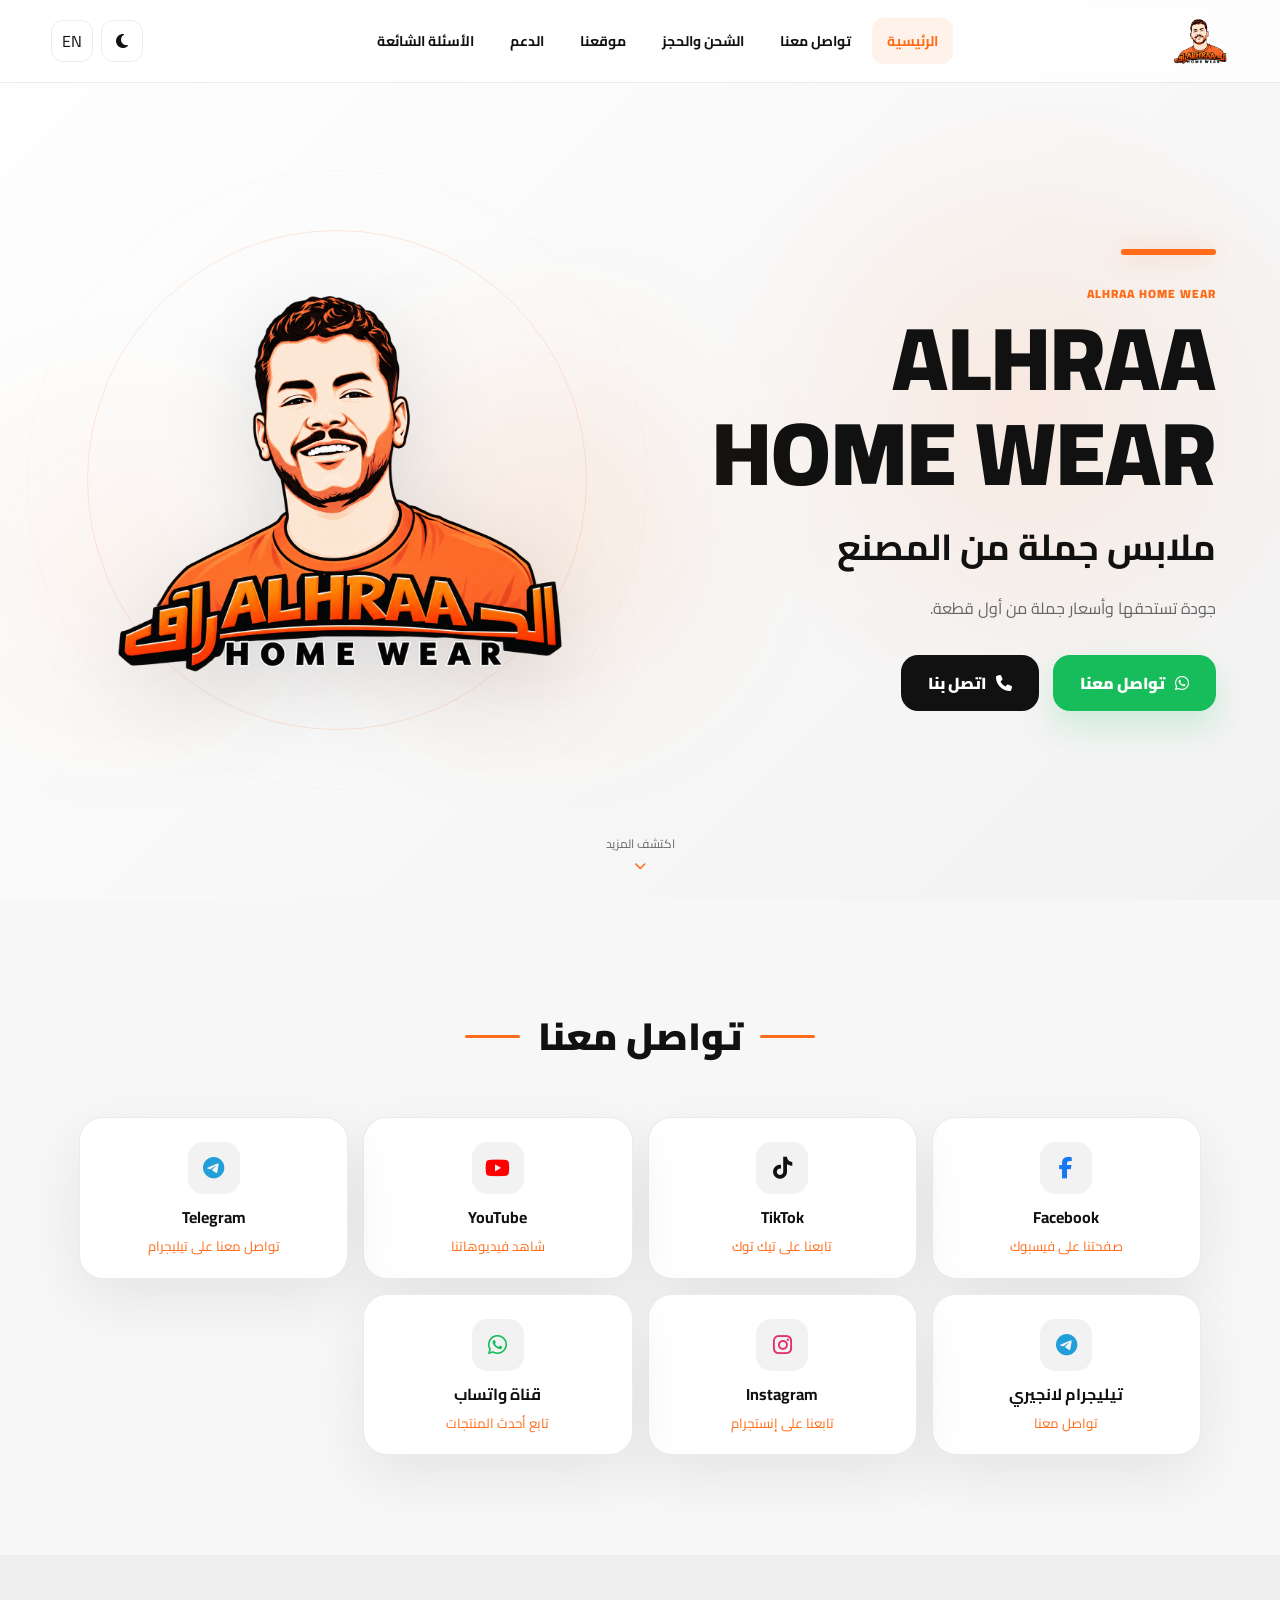
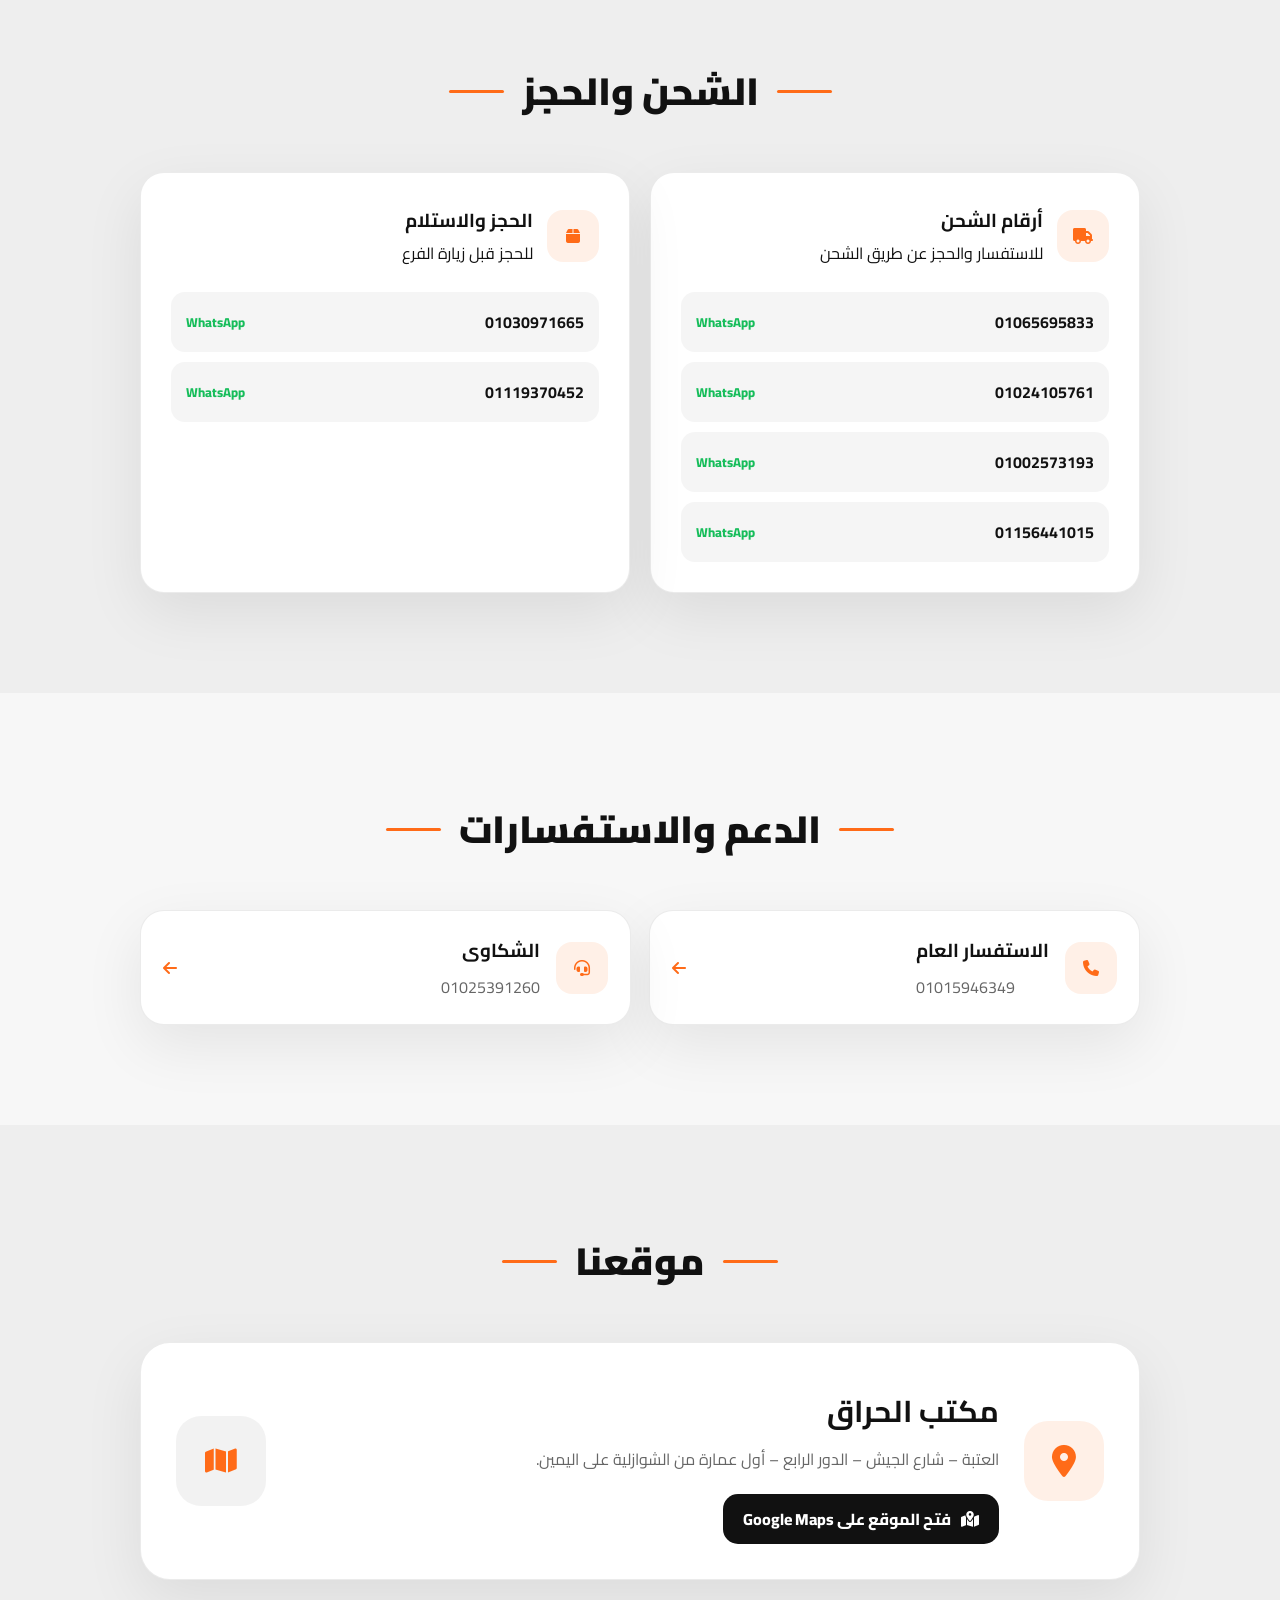
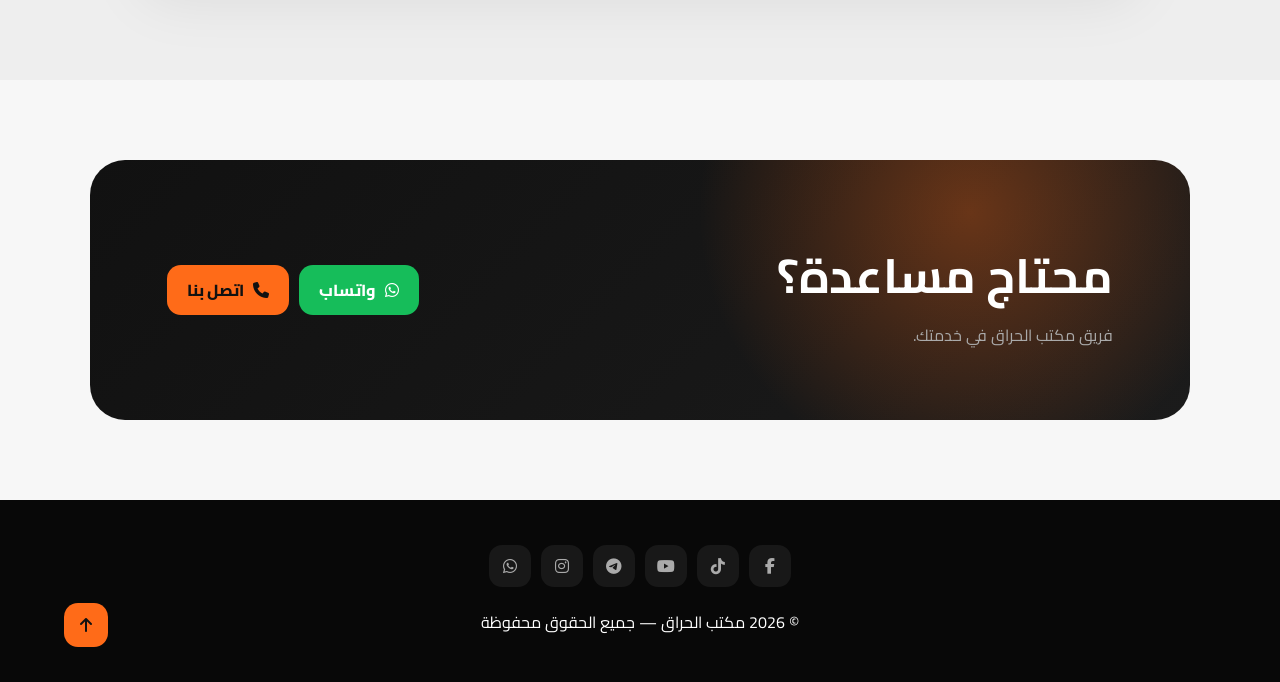
==== commit 9ffd8b20: "Update website" ====
--- a/index.html
+++ b/index.html
@@ -12,7 +12,7 @@
 
     <meta
         name="description"
-        content="مكتب الحراق - ملابس جملة من المصنع والشحن والحجز والاستلام من المكتب."
+        content="مكتب الحراق - ALHRAA Home Wear. ملابس جملة من المصنع، شراء وحجز وشحن داخل مصر وخارجها."
     >
 
     <meta
@@ -20,22 +20,13 @@
         content="#080808"
     >
 
-    <meta
-        name="apple-mobile-web-app-capable"
-        content="yes"
+    <title>مكتب الحراق | ALHRAA</title>
+
+    <link
+        rel="stylesheet"
+        href="style.css"
     >
 
-    <meta
-        name="apple-mobile-web-app-status-bar-style"
-        content="black-translucent"
-    >
-
-    <title>مكتب الحراق | ALHARAA</title>
-
-    <!-- CSS -->
-    <link rel="stylesheet" href="style.css">
-
-    <!-- Font Awesome -->
     <link
         rel="stylesheet"
         href="https://cdnjs.cloudflare.com/ajax/libs/font-awesome/6.5.2/css/all.min.css"
@@ -55,15 +46,16 @@
 
     <div class="header-container">
 
+
         <a
             href="#home"
             class="brand"
-            aria-label="ALHARAA Home"
+            aria-label="ALHRAA Home"
         >
 
             <img
                 src="assets/images/logo.png"
-                alt="ALHARAA Home Wear"
+                alt="ALHRAA Home Wear"
             >
 
         </a>
@@ -82,6 +74,7 @@
                 الرئيسية
             </a>
 
+
             <a
                 href="#contact"
                 data-ar="تواصل معنا"
@@ -90,6 +83,7 @@
                 تواصل معنا
             </a>
 
+
             <a
                 href="#shipping"
                 data-ar="الشحن والحجز"
@@ -98,6 +92,7 @@
                 الشحن والحجز
             </a>
 
+
             <a
                 href="#location"
                 data-ar="موقعنا"
@@ -106,12 +101,22 @@
                 موقعنا
             </a>
 
+
             <a
                 href="#support"
                 data-ar="الدعم"
                 data-en="Support"
             >
                 الدعم
+            </a>
+
+
+            <a
+                href="faq.html"
+                data-ar="الأسئلة الشائعة"
+                data-en="FAQ"
+            >
+                الأسئلة الشائعة
             </a>
 
         </nav>
@@ -125,7 +130,9 @@
                 type="button"
                 aria-label="Toggle theme"
             >
+
                 <i class="fa-solid fa-moon"></i>
+
             </button>
 
 
@@ -146,7 +153,9 @@
                 aria-label="Open menu"
                 aria-expanded="false"
             >
+
                 <i class="fa-solid fa-bars"></i>
+
             </button>
 
         </div>
@@ -155,25 +164,19 @@
 
 </header>
 
-
-
-<main>
 
 
 <!-- =====================================================
      HERO
 ===================================================== -->
 
+<main>
+
 <section
+    class="hero"
     id="home"
-    class="hero"
 >
 
-    <div class="hero-glow glow-one"></div>
-
-    <div class="hero-glow glow-two"></div>
-
-
     <div class="hero-content">
 
 
@@ -181,46 +184,37 @@
 
             <div class="orange-line"></div>
 
-
-            <span class="eyebrow">
-                ALHARAA HOME WEAR
+            <span
+                class="eyebrow"
+                data-ar="ALHRAA HOME WEAR"
+                data-en="ALHRAA HOME WEAR"
+            >
+                ALHRAA HOME WEAR
             </span>
 
 
-            <!-- Brand Title -->
-
             <h1 class="brand-title">
 
-                <span
-                    data-ar="مكتب"
-                    data-en="ALHARAA"
-                >
-                    مكتب
-                </span>
-
-                <span
-                    data-ar="الحراق"
-                    data-en=""
-                >
-                    الحراق
-                </span>
+                <span>ALHRAA</span>
+
+                <span>HOME WEAR</span>
 
             </h1>
 
 
             <h2
                 data-ar="ملابس جملة من المصنع"
-                data-en="Wholesale Clothing From The Factory"
+                data-en="Wholesale Clothing Direct From The Factory"
             >
                 ملابس جملة من المصنع
             </h2>
 
 
             <p
-                data-ar="جودة مميزة • موديلات عصرية • تعامل موثوق"
-                data-en="Premium quality • Modern styles • Reliable service"
-            >
-                جودة مميزة • موديلات عصرية • تعامل موثوق
+                data-ar="جودة تستحقها وأسعار جملة من أول قطعة."
+                data-en="Quality you deserve with wholesale prices from the first piece."
+            >
+                جودة تستحقها وأسعار جملة من أول قطعة.
             </p>
 
 
@@ -273,9 +267,14 @@
 
             <div class="logo-orbit orbit-two"></div>
 
+            <div class="hero-glow glow-one"></div>
+
+            <div class="hero-glow glow-two"></div>
+
+
             <img
                 src="assets/images/logo.png"
-                alt="ALHARAA Home Wear Logo"
+                alt="ALHRAA Home Wear"
             >
 
         </div>
@@ -287,7 +286,7 @@
 
         <span
             data-ar="اكتشف المزيد"
-            data-en="Explore More"
+            data-en="Discover More"
         >
             اكتشف المزيد
         </span>
@@ -301,12 +300,12 @@
 
 
 <!-- =====================================================
-     SOCIAL LINKS
+     SOCIAL
 ===================================================== -->
 
 <section
+    class="section"
     id="contact"
-    class="section"
 >
 
     <div class="section-title reveal">
@@ -314,10 +313,10 @@
         <span></span>
 
         <h2
-            data-ar="روابط التواصل"
-            data-en="Social Links"
-        >
-            روابط التواصل
+            data-ar="تواصل معنا"
+            data-en="Contact Us"
+        >
+            تواصل معنا
         </h2>
 
         <span></span>
@@ -328,121 +327,107 @@
     <div class="social-grid">
 
 
-        <!-- Facebook -->
-
-        <a
-            class="social-card reveal facebook"
-            href="https://facebook.com/Asdfghjklz0789"
-            target="_blank"
-            rel="noopener noreferrer"
+        <a
+            href="https://www.facebook.com/Asdfghjklz0789/"
+            target="_blank"
+            rel="noopener noreferrer"
+            class="social-card facebook reveal"
         >
 
             <div class="social-icon">
                 <i class="fa-brands fa-facebook-f"></i>
             </div>
 
-            <strong
-                data-ar="فيسبوك"
-                data-en="Facebook"
-            >
-                فيسبوك
-            </strong>
-
-            <small>
-                <i class="fa-solid fa-arrow-left"></i>
+            <strong>Facebook</strong>
+
+            <small
+                data-ar="صفحتنا على فيسبوك"
+                data-en="Our Facebook Page"
+            >
+                صفحتنا على فيسبوك
             </small>
 
         </a>
 
 
-        <!-- TikTok -->
-
-        <a
-            class="social-card reveal tiktok"
+
+        <a
             href="https://www.tiktok.com/@youssefshaban.21"
             target="_blank"
             rel="noopener noreferrer"
+            class="social-card tiktok reveal"
         >
 
             <div class="social-icon">
                 <i class="fa-brands fa-tiktok"></i>
             </div>
 
-            <strong
-                data-ar="تيك توك"
-                data-en="TikTok"
-            >
-                تيك توك
-            </strong>
-
-            <small>
-                <i class="fa-solid fa-arrow-left"></i>
+            <strong>TikTok</strong>
+
+            <small
+                data-ar="تابعنا على تيك توك"
+                data-en="Follow us on TikTok"
+            >
+                تابعنا على تيك توك
             </small>
 
         </a>
 
 
-        <!-- YouTube -->
-
-        <a
-            class="social-card reveal youtube"
-            href="https://youtube.com/@youssefshaban.21"
-            target="_blank"
-            rel="noopener noreferrer"
+
+        <a
+            href="https://www.youtube.com/@youssefshaban.21"
+            target="_blank"
+            rel="noopener noreferrer"
+            class="social-card youtube reveal"
         >
 
             <div class="social-icon">
                 <i class="fa-brands fa-youtube"></i>
             </div>
 
-            <strong
-                data-ar="يوتيوب"
-                data-en="YouTube"
-            >
-                يوتيوب
-            </strong>
-
-            <small>
-                <i class="fa-solid fa-arrow-left"></i>
+            <strong>YouTube</strong>
+
+            <small
+                data-ar="شاهد فيديوهاتنا"
+                data-en="Watch Our Videos"
+            >
+                شاهد فيديوهاتنا
             </small>
 
         </a>
 
 
-        <!-- Telegram -->
-
-        <a
-            class="social-card reveal telegram"
+
+        <a
             href="https://t.me/dw86gWIP5mJmNmY0"
             target="_blank"
             rel="noopener noreferrer"
+            class="social-card telegram reveal"
         >
 
             <div class="social-icon">
                 <i class="fa-brands fa-telegram"></i>
             </div>
 
-            <strong
-                data-ar="تيليجرام"
-                data-en="Telegram"
-            >
-                تيليجرام
-            </strong>
-
-            <small>
-                <i class="fa-solid fa-arrow-left"></i>
+            <strong>Telegram</strong>
+
+            <small
+                data-ar="تواصل معنا على تيليجرام"
+                data-en="Contact us on Telegram"
+            >
+                تواصل معنا على تيليجرام
             </small>
 
         </a>
 
 
-        <!-- Telegram Lingerie -->
-
-        <a
-            class="social-card reveal telegram"
+
+        <a
             href="https://t.me/edghyi"
             target="_blank"
             rel="noopener noreferrer"
+            class="social-card telegram reveal"
         >
 
             <div class="social-icon">
@@ -456,47 +441,46 @@
                 تيليجرام لانجيري
             </strong>
 
-            <small>
-                <i class="fa-solid fa-arrow-left"></i>
+            <small
+                data-ar="تواصل معنا"
+                data-en="Contact Us"
+            >
+                تواصل معنا
             </small>
 
         </a>
 
 
-        <!-- Instagram -->
-
-        <a
-            class="social-card reveal instagram"
-            href="https://www.instagram.com/youssef_shabaan21/?hl=ar"
-            target="_blank"
-            rel="noopener noreferrer"
+
+        <a
+            href="https://www.instagram.com/youssef_shabaan21/"
+            target="_blank"
+            rel="noopener noreferrer"
+            class="social-card instagram reveal"
         >
 
             <div class="social-icon">
                 <i class="fa-brands fa-instagram"></i>
             </div>
 
-            <strong
-                data-ar="إنستجرام"
-                data-en="Instagram"
-            >
-                إنستجرام
-            </strong>
-
-            <small>
-                <i class="fa-solid fa-arrow-left"></i>
+            <strong>Instagram</strong>
+
+            <small
+                data-ar="تابعنا على إنستجرام"
+                data-en="Follow us on Instagram"
+            >
+                تابعنا على إنستجرام
             </small>
 
         </a>
 
 
-        <!-- WhatsApp Group -->
-
-        <a
-            class="social-card reveal whatsapp"
-            href="https://whatsapp.com/channel/0029VaPSpGYId7nGLLQtTl21"
-            target="_blank"
-            rel="noopener noreferrer"
+
+        <a
+            href="https://whatsapp.com/channel/0029VaPSpGYld7nGLLQtTl21"
+            target="_blank"
+            rel="noopener noreferrer"
+            class="social-card whatsapp reveal"
         >
 
             <div class="social-icon">
@@ -504,18 +488,20 @@
             </div>
 
             <strong
-                data-ar="جروب الواتس اب"
-                data-en="WhatsApp Group"
-            >
-                جروب الواتس اب
+                data-ar="قناة واتساب"
+                data-en="WhatsApp Channel"
+            >
+                قناة واتساب
             </strong>
 
-            <small>
-                <i class="fa-solid fa-arrow-left"></i>
+            <small
+                data-ar="تابع أحدث المنتجات"
+                data-en="Follow Our Latest Products"
+            >
+                تابع أحدث المنتجات
             </small>
 
         </a>
-
 
     </div>
 
@@ -528,8 +514,8 @@
 ===================================================== -->
 
 <section
+    class="section section-alt"
     id="shipping"
-    class="section section-alt"
 >
 
     <div class="section-title reveal">
@@ -551,81 +537,57 @@
     <div class="cards-grid">
 
 
-        <!-- Shipping -->
-
         <div class="info-card reveal">
 
             <div class="card-heading">
 
                 <div class="card-icon">
-                    <i class="fa-solid fa-truck-fast"></i>
+
+                    <i class="fa-solid fa-truck"></i>
+
                 </div>
 
-                <h3
-                    data-ar="أرقام الشحن"
-                    data-en="Shipping Numbers"
-                >
-                    أرقام الشحن
-                </h3>
+                <div>
+
+                    <h3
+                        data-ar="أرقام الشحن"
+                        data-en="Shipping Numbers"
+                    >
+                        أرقام الشحن
+                    </h3>
+
+                    <p
+                        data-ar="للاستفسار والحجز عن طريق الشحن"
+                        data-en="For shipping inquiries and orders"
+                    >
+                        للاستفسار والحجز عن طريق الشحن
+                    </p>
+
+                </div>
 
             </div>
 
 
             <div class="phone-list">
 
-                <a
-                    href="https://wa.me/201065695833"
-                    target="_blank"
-                    rel="noopener noreferrer"
-                >
+                <a href="https://wa.me/201065695833" target="_blank" rel="noopener noreferrer">
                     <b>01065695833</b>
-
-                    <span>
-                        <i class="fa-brands fa-whatsapp"></i>
-                        WhatsApp
-                    </span>
+                    <span>WhatsApp</span>
                 </a>
 
-
-                <a
-                    href="https://wa.me/201024105761"
-                    target="_blank"
-                    rel="noopener noreferrer"
-                >
+                <a href="https://wa.me/201024105761" target="_blank" rel="noopener noreferrer">
                     <b>01024105761</b>
-
-                    <span>
-                        <i class="fa-brands fa-whatsapp"></i>
-                        WhatsApp
-                    </span>
+                    <span>WhatsApp</span>
                 </a>
 
-
-                <a
-                    href="https://wa.me/201002573193"
-                    target="_blank"
-                    rel="noopener noreferrer"
-                >
+                <a href="https://wa.me/201002573193" target="_blank" rel="noopener noreferrer">
                     <b>01002573193</b>
-
-                    <span>
-                        <i class="fa-brands fa-whatsapp"></i>
-                        WhatsApp
-                    </span>
+                    <span>WhatsApp</span>
                 </a>
 
-
-                <a
-                    href="https://wa.me/201156441015"
-                    target="_blank"
-                    rel="noopener noreferrer"
-                >
+                <a href="https://wa.me/201156441015" target="_blank" rel="noopener noreferrer">
                     <b>01156441015</b>
-
-                    <span>
-                        <i class="fa-brands fa-whatsapp"></i>
-                        WhatsApp
-                    </span>
+                    <span>WhatsApp</span>
                 </a>
 
             </div>
@@ -633,53 +595,48 @@
         </div>
 
 
-        <!-- Booking -->
 
         <div class="info-card reveal">
 
             <div class="card-heading">
 
                 <div class="card-icon">
+
                     <i class="fa-solid fa-box"></i>
+
                 </div>
 
-                <h3
-                    data-ar="الحجز والاستلام من المكتب"
-                    data-en="Booking & Office Pickup"
-                >
-                    الحجز والاستلام من المكتب
-                </h3>
+                <div>
+
+                    <h3
+                        data-ar="الحجز والاستلام"
+                        data-en="Booking & Pickup"
+                    >
+                        الحجز والاستلام
+                    </h3>
+
+                    <p
+                        data-ar="للحجز قبل زيارة الفرع"
+                        data-en="Book before visiting the branch"
+                    >
+                        للحجز قبل زيارة الفرع
+                    </p>
+
+                </div>
 
             </div>
 
 
             <div class="phone-list">
 
-                <a
-                    href="https://wa.me/201030971665"
-                    target="_blank"
-                    rel="noopener noreferrer"
-                >
+                <a href="https://wa.me/201030971665" target="_blank" rel="noopener noreferrer">
                     <b>01030971665</b>
-
-                    <span>
-                        <i class="fa-brands fa-whatsapp"></i>
-                        WhatsApp
-                    </span>
+                    <span>WhatsApp</span>
                 </a>
 
-
-                <a
-                    href="https://wa.me/201119370452"
-                    target="_blank"
-                    rel="noopener noreferrer"
-                >
+                <a href="https://wa.me/201119370452" target="_blank" rel="noopener noreferrer">
                     <b>01119370452</b>
-
-                    <span>
-                        <i class="fa-brands fa-whatsapp"></i>
-                        WhatsApp
-                    </span>
+                    <span>WhatsApp</span>
                 </a>
 
             </div>
@@ -703,10 +660,10 @@
         <span></span>
 
         <h2
-            data-ar="الاستفسارات والشكاوى"
-            data-en="Inquiries & Complaints"
-        >
-            الاستفسارات والشكاوى
+            data-ar="الدعم والاستفسارات"
+            data-en="Support & Inquiries"
+        >
+            الدعم والاستفسارات
         </h2>
 
         <span></span>
@@ -718,24 +675,24 @@
 
 
         <a
+            href="tel:01015946349"
             class="support-card reveal"
-            href="https://wa.me/201015946349"
-            target="_blank"
-            rel="noopener noreferrer"
         >
 
             <div class="support-icon">
-                <i class="fa-solid fa-headset"></i>
+
+                <i class="fa-solid fa-phone"></i>
+
             </div>
 
             <div>
 
-                <strong
+                <h3
                     data-ar="الاستفسار العام"
                     data-en="General Inquiries"
                 >
                     الاستفسار العام
-                </strong>
+                </h3>
 
                 <p>01015946349</p>
 
@@ -748,25 +705,26 @@
         </a>
 
 
-        <a
+
+        <a
+            href="tel:01025391260"
             class="support-card reveal"
-            href="https://wa.me/201025391260"
-            target="_blank"
-            rel="noopener noreferrer"
         >
 
             <div class="support-icon">
-                <i class="fa-solid fa-shield-halved"></i>
+
+                <i class="fa-solid fa-headset"></i>
+
             </div>
 
             <div>
 
-                <strong
+                <h3
                     data-ar="الشكاوى"
                     data-en="Complaints"
                 >
                     الشكاوى
-                </strong>
+                </h3>
 
                 <p>01025391260</p>
 
@@ -789,8 +747,8 @@
 ===================================================== -->
 
 <section
+    class="location-section"
     id="location"
-    class="location-section"
 >
 
     <div class="section-title reveal">
@@ -798,10 +756,10 @@
         <span></span>
 
         <h2
-            data-ar="موقع مكتب الحراق"
-            data-en="ALHARAA Location"
-        >
-            موقع مكتب الحراق
+            data-ar="موقعنا"
+            data-en="Our Location"
+        >
+            موقعنا
         </h2>
 
         <span></span>
@@ -811,54 +769,48 @@
 
     <div class="location-card reveal">
 
+
         <div class="location-icon">
+
             <i class="fa-solid fa-location-dot"></i>
+
         </div>
 
 
         <div class="location-text">
-
-            <span
-                class="eyebrow"
-                data-ar="العتبة"
-                data-en="Al Ataba"
-            >
-                العتبة
-            </span>
 
             <h3
                 data-ar="مكتب الحراق"
-                data-en="ALHARAA Office"
+                data-en="ALHRAA Office"
             >
                 مكتب الحراق
             </h3>
 
+
             <p
-                data-ar="اضغط على الزر للوصول إلى المكتب عبر Google Maps."
-                data-en="Click the button to navigate to the office using Google Maps."
-            >
-                اضغط على الزر للوصول إلى المكتب عبر Google Maps.
+                data-ar="العتبة – شارع الجيش – الدور الرابع – أول عمارة من الشوازلية على اليمين."
+                data-en="Al Ataba – El Geish Street – 4th Floor – First building from El Shawazleya on the right."
+            >
+                العتبة – شارع الجيش – الدور الرابع – أول عمارة من الشوازلية على اليمين.
             </p>
 
 
             <a
-                class="maps-btn"
-                href="https://www.google.com/maps/place/%D9%85%D9%83%D8%AA%D8%A8+%D8%A7%D9%84%D8%AD%D8%B1%D8%A7%D9%82%E2%80%AD/data=!4m2!3m1!1s0x0:0x625a46e6f7ee736d?sa=X&ved=1t:2428&ictx=111"
+                href="https://www.google.com/maps/search/?api=1&query=مكتب%20الحراق%20العتبة"
                 target="_blank"
                 rel="noopener noreferrer"
+                class="maps-btn"
             >
 
                 <i class="fa-solid fa-map-location-dot"></i>
 
                 <span
                     data-ar="فتح الموقع على Google Maps"
-                    data-en="Open Google Maps"
+                    data-en="Open in Google Maps"
                 >
                     فتح الموقع على Google Maps
                 </span>
 
-                <i class="fa-solid fa-arrow-left"></i>
-
             </a>
 
         </div>
@@ -867,8 +819,6 @@
         <div class="map-badge">
 
             <i class="fa-solid fa-map"></i>
-
-            <span>Maps</span>
 
         </div>
 
@@ -883,38 +833,30 @@
 ===================================================== -->
 
 <section
+    class="support-banner reveal"
     id="support"
-    class="support-banner"
 >
 
-    <div class="reveal">
-
-        <span
-            class="eyebrow"
-            data-ar="نحن هنا لمساعدتك"
-            data-en="We Are Here To Help"
-        >
-            نحن هنا لمساعدتك
-        </span>
+    <div>
 
         <h2
-            data-ar="الدعم"
-            data-en="Support"
-        >
-            الدعم
+            data-ar="محتاج مساعدة؟"
+            data-en="Need Help?"
+        >
+            محتاج مساعدة؟
         </h2>
 
         <p
-            data-ar="محتاج مساعدة؟ تواصل معنا مباشرة."
-            data-en="Need help? Contact us directly."
-        >
-            محتاج مساعدة؟ تواصل معنا مباشرة.
+            data-ar="فريق مكتب الحراق في خدمتك."
+            data-en="ALHRAA team is here to help you."
+        >
+            فريق مكتب الحراق في خدمتك.
         </p>
 
     </div>
 
 
-    <div class="support-actions reveal">
+    <div class="support-actions">
 
         <a
             href="https://wa.me/201015946349"
@@ -943,10 +885,10 @@
             <i class="fa-solid fa-phone"></i>
 
             <span
-                data-ar="اتصال"
-                data-en="Call"
-            >
-                اتصال
+                data-ar="اتصل بنا"
+                data-en="Call Us"
+            >
+                اتصل بنا
             </span>
 
         </a>
@@ -954,7 +896,6 @@
     </div>
 
 </section>
-
 
 </main>
 
@@ -966,10 +907,12 @@
 
 <footer class="footer">
 
+
     <div class="footer-social">
 
-        <a
-            href="https://facebook.com/Asdfghjklz0789"
+
+        <a
+            href="https://www.facebook.com/Asdfghjklz0789/"
             target="_blank"
             rel="noopener noreferrer"
             aria-label="Facebook"
@@ -989,7 +932,7 @@
 
 
         <a
-            href="https://youtube.com/@youssefshaban.21"
+            href="https://www.youtube.com/@youssefshaban.21"
             target="_blank"
             rel="noopener noreferrer"
             aria-label="YouTube"
@@ -1009,7 +952,7 @@
 
 
         <a
-            href="https://www.instagram.com/youssef_shabaan21/?hl=ar"
+            href="https://www.instagram.com/youssef_shabaan21/"
             target="_blank"
             rel="noopener noreferrer"
             aria-label="Instagram"
@@ -1019,7 +962,7 @@
 
 
         <a
-            href="https://whatsapp.com/channel/0029VaPSpGYId7nGLLQtTl21"
+            href="https://whatsapp.com/channel/0029VaPSpGYld7nGLLQtTl21"
             target="_blank"
             rel="noopener noreferrer"
             aria-label="WhatsApp"
@@ -1031,8 +974,11 @@
 
 
     <p>
+
         © <span id="current-year">2026</span>
+
         مكتب الحراق — جميع الحقوق محفوظة
+
     </p>
 
 
@@ -1041,15 +987,15 @@
         type="button"
         aria-label="Back to top"
     >
+
         <i class="fa-solid fa-arrow-up"></i>
+
     </button>
 
 </footer>
 
 
 
-<!-- JavaScript -->
-
 <script src="script.js"></script>
 
 </body>
--- a/style.css
+++ b/style.css
@@ -2,10 +2,17 @@
 
 
 /* =====================================================
+   ALHARAA WEBSITE
+   MAIN CSS
+===================================================== */
+
+
+/* =====================================================
    VARIABLES
 ===================================================== */
 
 :root {
+
     --orange: #ff6b18;
     --orange-light: #ff8a3d;
 
@@ -78,6 +85,7 @@
 ===================================================== */
 
 body.dark {
+
     --bg: #080808;
     --surface: #141414;
     --surface-2: #101010;
@@ -98,10 +106,13 @@
 ===================================================== */
 
 .header {
+
     position: fixed;
+
     top: 0;
     right: 0;
     left: 0;
+
     z-index: 1000;
 
     padding: 12px 4%;
@@ -124,6 +135,7 @@
 }
 
 .header-container {
+
     width: 100%;
     max-width: 1250px;
 
@@ -136,6 +148,7 @@
 }
 
 .brand {
+
     width: 58px;
     height: 58px;
 
@@ -146,6 +159,7 @@
 }
 
 .brand img {
+
     width: 100%;
     height: 100%;
 
@@ -153,15 +167,18 @@
 }
 
 .nav {
+
     flex: 1;
 
     display: flex;
+
     justify-content: center;
 
     gap: 6px;
 }
 
 .nav a {
+
     padding: 10px 15px;
 
     border-radius: 12px;
@@ -175,6 +192,7 @@
 
 .nav a:hover,
 .nav a.active {
+
     color: var(--orange);
 
     background:
@@ -182,7 +200,9 @@
 }
 
 .controls {
+
     display: flex;
+
     gap: 8px;
 
     flex-shrink: 0;
@@ -191,6 +211,7 @@
 .control-btn,
 .language-btn,
 .menu-btn {
+
     width: 42px;
     height: 42px;
 
@@ -200,6 +221,7 @@
     border-radius: 12px;
 
     background: transparent;
+
     color: var(--text);
 
     cursor: pointer;
@@ -214,6 +236,7 @@
 .control-btn:hover,
 .language-btn:hover,
 .menu-btn:hover {
+
     color: var(--orange);
 
     border-color:
@@ -233,6 +256,7 @@
 ===================================================== */
 
 .hero {
+
     min-height: 100svh;
     min-height: 100vh;
 
@@ -260,6 +284,7 @@
 }
 
 body.dark .hero {
+
     background:
         radial-gradient(
             circle at 78% 48%,
@@ -275,6 +300,7 @@
 }
 
 .hero-content {
+
     width: min(1200px, 100%);
 
     display: grid;
@@ -291,12 +317,14 @@
 }
 
 .hero-text {
+
     text-align: right;
 
     min-width: 0;
 }
 
 .orange-line {
+
     width: 95px;
     height: 6px;
 
@@ -313,6 +341,7 @@
 }
 
 .eyebrow {
+
     color:
         var(--orange);
 
@@ -328,9 +357,11 @@
 ===================================================== */
 
 .brand-title {
+
     margin-top: 8px;
 
     display: flex;
+
     flex-direction: column;
 
     align-items: flex-start;
@@ -346,6 +377,7 @@
 }
 
 .brand-title span {
+
     display: block;
 
     white-space: nowrap;
@@ -357,6 +389,7 @@
 ===================================================== */
 
 .hero h2 {
+
     font-size:
         clamp(22px, 3vw, 36px);
 
@@ -364,6 +397,7 @@
 }
 
 .hero p {
+
     margin-top: 12px;
 
     color:
@@ -373,6 +407,7 @@
 }
 
 .hero-buttons {
+
     display: flex;
 
     gap: 14px;
@@ -381,6 +416,7 @@
 }
 
 .btn {
+
     min-height: 56px;
 
     padding:
@@ -391,6 +427,7 @@
     display: inline-flex;
 
     align-items: center;
+
     justify-content: center;
 
     gap: 10px;
@@ -406,11 +443,13 @@
 }
 
 .btn:hover {
+
     transform:
         translateY(-5px);
 }
 
 .whatsapp-btn {
+
     color: white;
 
     background:
@@ -422,6 +461,7 @@
 }
 
 .call-btn {
+
     color: white;
 
     background:
@@ -429,6 +469,7 @@
 }
 
 body.dark .call-btn {
+
     color: #111;
 
     background:
@@ -441,9 +482,11 @@
 ===================================================== */
 
 .hero-logo {
+
     min-height: 520px;
 
     display: grid;
+
     place-items: center;
 
     position: relative;
@@ -452,10 +495,12 @@
 }
 
 .hero-logo img {
+
     width:
         min(520px, 90%);
 
     position: relative;
+
     z-index: 2;
 
     object-fit: contain;
@@ -471,6 +516,7 @@
 }
 
 body.dark .hero-logo img {
+
     filter:
         drop-shadow(
             0 25px 50px
@@ -479,6 +525,7 @@
 }
 
 .logo-orbit {
+
     position: absolute;
 
     border:
@@ -494,11 +541,13 @@
 }
 
 .orbit-one {
+
     width: 500px;
     height: 500px;
 }
 
 .orbit-two {
+
     width: 620px;
     height: 620px;
 
@@ -511,6 +560,7 @@
 }
 
 .hero-glow {
+
     position: absolute;
 
     border-radius: 50%;
@@ -525,6 +575,7 @@
 }
 
 .glow-one {
+
     width: 300px;
     height: 300px;
 
@@ -536,6 +587,7 @@
 }
 
 .glow-two {
+
     width: 250px;
     height: 250px;
 
@@ -552,6 +604,7 @@
 ===================================================== */
 
 .scroll-hint {
+
     position: absolute;
 
     bottom: 28px;
@@ -590,6 +643,7 @@
 ===================================================== */
 
 .section {
+
     width: 100%;
     max-width: 1250px;
 
@@ -600,6 +654,7 @@
 }
 
 .section-alt {
+
     max-width: none;
 
     background:
@@ -607,9 +662,11 @@
 }
 
 .section-title {
+
     display: flex;
 
     justify-content: center;
+
     align-items: center;
 
     gap: 18px;
@@ -618,6 +675,7 @@
 }
 
 .section-title span {
+
     width: 55px;
     height: 3px;
 
@@ -630,6 +688,7 @@
 }
 
 .section-title h2 {
+
     font-size:
         clamp(25px, 4vw, 38px);
 
@@ -644,6 +703,7 @@
 ===================================================== */
 
 .social-grid {
+
     display: grid;
 
     grid-template-columns:
@@ -653,6 +713,7 @@
 }
 
 .social-card {
+
     min-height: 150px;
 
     padding: 24px;
@@ -662,6 +723,7 @@
     flex-direction: column;
 
     align-items: center;
+
     justify-content: center;
 
     gap: 12px;
@@ -685,6 +747,7 @@
 }
 
 .social-card:hover {
+
     transform:
         translateY(-8px);
 
@@ -693,10 +756,12 @@
 }
 
 .social-icon {
+
     width: 52px;
     height: 52px;
 
     display: grid;
+
     place-items: center;
 
     flex-shrink: 0;
@@ -710,6 +775,7 @@
 }
 
 .social-card strong {
+
     display: block;
 
     text-align: center;
@@ -718,6 +784,7 @@
 }
 
 .social-card small {
+
     color:
         var(--orange);
 
@@ -758,6 +825,7 @@
 ===================================================== */
 
 .cards-grid {
+
     width: 100%;
     max-width: 1000px;
 
@@ -772,6 +840,7 @@
 }
 
 .info-card {
+
     padding: 30px;
 
     border-radius:
@@ -788,6 +857,7 @@
 }
 
 .card-heading {
+
     display: flex;
 
     align-items: center;
@@ -803,10 +873,12 @@
 
 .card-icon,
 .support-icon {
+
     width: 52px;
     height: 52px;
 
     display: grid;
+
     place-items: center;
 
     flex-shrink: 0;
@@ -821,17 +893,20 @@
 }
 
 .phone-list {
+
     display: grid;
 
     gap: 10px;
 }
 
 .phone-list a {
+
     padding: 15px;
 
     display: flex;
 
     justify-content: space-between;
+
     align-items: center;
 
     gap: 10px;
@@ -846,6 +921,7 @@
 }
 
 .phone-list a:hover {
+
     transform:
         translateX(-5px);
 
@@ -854,16 +930,19 @@
 }
 
 .phone-list b {
+
     direction: ltr;
 
     white-space: nowrap;
 }
 
 .phone-list span {
+
     color:
         #16bd5a;
 
     font-size: 13px;
+
     font-weight: 800;
 
     white-space: nowrap;
@@ -875,6 +954,7 @@
 ===================================================== */
 
 .support-grid {
+
     width: 100%;
     max-width: 1000px;
 
@@ -889,6 +969,7 @@
 }
 
 .support-card {
+
     padding: 22px;
 
     display: flex;
@@ -914,11 +995,13 @@
 }
 
 .support-card:hover {
+
     transform:
         translateY(-6px);
 }
 
 .support-card p {
+
     color:
         var(--muted);
 
@@ -928,6 +1011,7 @@
 }
 
 .support-card > b {
+
     margin-inline-start: auto;
 
     color:
@@ -940,6 +1024,7 @@
 ===================================================== */
 
 .location-section {
+
     padding:
         100px 5%;
 
@@ -948,6 +1033,7 @@
 }
 
 .location-card {
+
     width: 100%;
     max-width: 1000px;
 
@@ -977,10 +1063,12 @@
 }
 
 .location-icon {
+
     width: 80px;
     height: 80px;
 
     display: grid;
+
     place-items: center;
 
     flex-shrink: 0;
@@ -1001,6 +1089,7 @@
 }
 
 .location-text h3 {
+
     font-size: 30px;
 
     margin:
@@ -1008,6 +1097,7 @@
 }
 
 .location-text p {
+
     color:
         var(--muted);
 
@@ -1015,6 +1105,7 @@
 }
 
 .maps-btn {
+
     min-height: 50px;
 
     padding:
@@ -1040,6 +1131,7 @@
 }
 
 body.dark .maps-btn {
+
     color: #111;
 
     background:
@@ -1047,11 +1139,13 @@
 }
 
 .maps-btn:hover {
+
     transform:
         translateY(-4px);
 }
 
 .map-badge {
+
     width: 90px;
     height: 90px;
 
@@ -1068,6 +1162,7 @@
 }
 
 .map-badge i {
+
     color:
         var(--orange);
 
@@ -1080,6 +1175,7 @@
 ===================================================== */
 
 .support-banner {
+
     width: calc(100% - 10%);
     max-width: 1100px;
 
@@ -1122,6 +1218,7 @@
 }
 
 .support-actions {
+
     display: flex;
 
     gap: 10px;
@@ -1130,6 +1227,7 @@
 }
 
 .support-btn {
+
     min-height: 50px;
 
     padding:
@@ -1162,6 +1260,7 @@
 }
 
 .orange {
+
     background:
         var(--orange);
 
@@ -1175,6 +1274,7 @@
 ===================================================== */
 
 .footer {
+
     padding:
         45px 5%;
 
@@ -1189,6 +1289,7 @@
 }
 
 .footer-social {
+
     display: flex;
 
     justify-content: center;
@@ -1201,10 +1302,12 @@
 }
 
 .footer-social a {
+
     width: 42px;
     height: 42px;
 
     display: grid;
+
     place-items: center;
 
     border-radius: 13px;
@@ -1220,6 +1323,7 @@
 }
 
 .footer-social a:hover {
+
     color:
         #111;
 
@@ -1231,6 +1335,7 @@
 }
 
 #top-button {
+
     position: absolute;
 
     left: 5%;
@@ -1266,6 +1371,7 @@
 ===================================================== */
 
 .reveal {
+
     opacity: 0;
 
     transform:
@@ -1277,6 +1383,7 @@
 }
 
 .reveal.show {
+
     opacity: 1;
 
     transform:
@@ -1284,6 +1391,7 @@
 }
 
 @keyframes floatLogo {
+
     0%,
     100% {
         transform: translateY(0);
@@ -1295,6 +1403,7 @@
 }
 
 @keyframes orbit {
+
     from {
         transform: rotate(0);
     }
@@ -1305,23 +1414,21 @@
 }
 
 @keyframes glow {
+
     0%,
     100% {
         opacity: .4;
-
-        transform:
-            scale(1);
+        transform: scale(1);
     }
 
     50% {
         opacity: .8;
-
-        transform:
-            scale(1.15);
+        transform: scale(1.15);
     }
 }
 
 @keyframes scrollHint {
+
     0%,
     100% {
         transform:
@@ -1347,6 +1454,7 @@
     }
 
     .nav {
+
         position: absolute;
 
         top:
@@ -1384,6 +1492,7 @@
     }
 
     .nav.open {
+
         opacity: 1;
 
         visibility: visible;
@@ -1393,6 +1502,7 @@
     }
 
     .nav a {
+
         width: 100%;
 
         text-align: center;
@@ -1402,12 +1512,12 @@
         display: grid;
     }
 
-
     .hero {
         padding-top: 115px;
     }
 
     .hero-content {
+
         grid-template-columns:
             1fr;
 
@@ -1415,39 +1525,44 @@
     }
 
     .hero-text {
+
         order: 2;
 
         text-align: center;
     }
 
     .hero-logo {
+
         order: 1;
 
         min-height: 380px;
     }
 
     .orange-line {
+
         margin-inline:
             auto;
     }
 
     .brand-title {
+
         align-items: center;
     }
 
     .hero-buttons {
+
         justify-content:
             center;
     }
 
-
     .social-grid {
+
         grid-template-columns:
             repeat(2, 1fr);
     }
 
-
     .support-banner {
+
         margin-inline: 5%;
 
         flex-direction:
@@ -1459,8 +1574,8 @@
         text-align: center;
     }
 
-
     .location-card {
+
         grid-template-columns:
             auto 1fr;
     }
@@ -1488,6 +1603,7 @@
     }
 
     .brand {
+
         width: 50px;
         height: 50px;
     }
@@ -1499,12 +1615,13 @@
     .control-btn,
     .language-btn,
     .menu-btn {
+
         width: 40px;
         height: 40px;
     }
 
-
     .hero {
+
         padding:
             105px 5% 75px;
 
@@ -1516,6 +1633,7 @@
     }
 
     .hero-logo {
+
         min-height:
             285px;
 
@@ -1523,22 +1641,25 @@
     }
 
     .hero-logo img {
+
         width:
             min(88vw, 360px);
     }
 
     .orbit-one {
+
         width: 300px;
         height: 300px;
     }
 
     .orbit-two {
+
         width: 360px;
         height: 360px;
     }
 
-
     .brand-title {
+
         font-size:
             clamp(48px, 15vw, 72px);
 
@@ -1548,6 +1669,7 @@
     }
 
     .hero h2 {
+
         font-size:
             clamp(20px, 6vw, 28px);
 
@@ -1557,13 +1679,14 @@
     }
 
     .hero p {
+
         font-size: 14px;
 
         line-height: 1.8;
     }
 
-
     .hero-buttons {
+
         width: 100%;
 
         flex-direction:
@@ -1573,18 +1696,21 @@
     }
 
     .btn {
+
         width: 100%;
+
         min-height: 54px;
     }
-
 
     .section,
     .location-section {
+
         padding:
             75px 5%;
     }
 
     .section-title {
+
         gap: 10px;
 
         margin-bottom: 32px;
@@ -1595,24 +1721,25 @@
     }
 
     .section-title h2 {
+
         font-size:
             clamp(22px, 7vw, 30px);
     }
-
 
     .social-grid,
     .cards-grid,
     .support-grid {
+
         grid-template-columns:
             1fr;
     }
 
-
     .social-card {
+
         min-height: 155px;
+
         padding: 22px;
     }
-
 
     .info-card {
         padding: 22px;
@@ -1623,18 +1750,18 @@
     }
 
     .phone-list a {
+
         padding: 13px;
 
         flex-wrap: wrap;
     }
-
 
     .support-card {
         padding: 18px;
     }
 
-
     .location-card {
+
         grid-template-columns:
             1fr;
 
@@ -1654,14 +1781,15 @@
     }
 
     .maps-btn {
+
         width: 100%;
 
         justify-content:
             center;
     }
 
-
     .support-banner {
+
         width: 90%;
 
         margin:
@@ -1672,11 +1800,13 @@
     }
 
     .support-banner h2 {
+
         font-size:
             40px;
     }
 
     .support-actions {
+
         width: 100%;
 
         flex-direction:
@@ -1687,8 +1817,8 @@
         width: 100%;
     }
 
-
     #top-button {
+
         left: 18px;
         bottom: 20px;
     }
@@ -1703,6 +1833,7 @@
 @media (max-width: 380px) {
 
     .brand {
+
         width: 46px;
         height: 46px;
     }
@@ -1710,6 +1841,7 @@
     .control-btn,
     .language-btn,
     .menu-btn {
+
         width: 37px;
         height: 37px;
     }
@@ -1727,16 +1859,19 @@
     }
 
     .orbit-one {
+
         width: 260px;
         height: 260px;
     }
 
     .orbit-two {
+
         width: 310px;
         height: 310px;
     }
 
     .brand-title {
+
         font-size:
             14vw;
 
@@ -1749,6 +1884,776 @@
 
     .section-title span {
         width: 22px;
+    }
+
+}
+
+
+/* =====================================================
+   FAQ PAGE
+===================================================== */
+
+.faq-page {
+
+    min-height: 100vh;
+
+    overflow: hidden;
+}
+
+
+/* =====================================================
+   FAQ HERO
+===================================================== */
+
+.faq-hero {
+
+    position: relative;
+
+    min-height: 430px;
+
+    display: flex;
+
+    align-items: center;
+
+    justify-content: center;
+
+    text-align: center;
+
+    padding:
+        150px 20px 80px;
+
+    background:
+        radial-gradient(
+            circle at 50% 20%,
+            rgba(255, 107, 24, 0.13),
+            transparent 45%
+        ),
+        var(--bg);
+}
+
+
+/*
+   IMPORTANT:
+   تم حذف الدائرتين الزخرفيتين
+   faq-hero::before
+   faq-hero::after
+*/
+
+.faq-hero::before,
+.faq-hero::after {
+    display: none !important;
+    content: none !important;
+}
+
+
+.faq-hero-content {
+
+    position: relative;
+
+    z-index: 2;
+
+    max-width: 750px;
+}
+
+.faq-eyebrow {
+
+    display: inline-block;
+
+    margin-bottom: 18px;
+
+    font-size: 13px;
+
+    font-weight: 800;
+
+    letter-spacing: 3px;
+
+    color:
+        var(--orange);
+
+    background: transparent !important;
+
+    border: none !important;
+
+    box-shadow: none !important;
+
+    border-radius: 0 !important;
+
+    padding: 0 !important;
+}
+
+.faq-hero h1 {
+
+    margin:
+        0 0 18px;
+
+    font-size:
+        clamp(42px, 7vw, 76px);
+
+    line-height: 1.05;
+
+    font-weight: 900;
+
+    color:
+        var(--text);
+}
+
+.faq-hero p {
+
+    margin:
+        0 auto;
+
+    max-width: 600px;
+
+    font-size: 18px;
+
+    line-height: 1.9;
+
+    color:
+        var(--muted);
+}
+
+
+/* =====================================================
+   FAQ SECTION
+===================================================== */
+
+.faq-section {
+
+    padding:
+        30px 20px 100px;
+
+    background:
+        var(--bg);
+}
+
+.faq-container {
+
+    width:
+        min(100%, 950px);
+
+    margin:
+        0 auto;
+}
+
+.faq-heading {
+
+    text-align: center;
+
+    margin-bottom: 45px;
+}
+
+.faq-heading > span {
+
+    display: inline-block;
+
+    margin-bottom: 12px;
+
+    color:
+        var(--orange);
+
+    font-size: 14px;
+
+    font-weight: 800;
+}
+
+.faq-heading h2 {
+
+    margin:
+        0 0 12px;
+
+    font-size:
+        clamp(28px, 5vw, 42px);
+
+    font-weight: 900;
+
+    color:
+        var(--text);
+}
+
+.faq-heading p {
+
+    max-width: 650px;
+
+    margin:
+        0 auto;
+
+    color:
+        var(--muted);
+
+    line-height: 1.8;
+
+    font-size: 16px;
+}
+
+
+/* =====================================================
+   FAQ LIST
+===================================================== */
+
+.faq-list {
+
+    display: flex;
+
+    flex-direction: column;
+
+    gap: 14px;
+}
+
+.faq-item {
+
+    border:
+        1px solid var(--border);
+
+    border-radius: 18px;
+
+    background:
+        var(--surface);
+
+    overflow: hidden;
+
+    transition:
+        border-color .3s ease,
+        transform .3s ease,
+        box-shadow .3s ease;
+}
+
+.faq-item:hover {
+
+    border-color:
+        rgba(255, 107, 24, .35);
+
+    transform:
+        translateY(-2px);
+}
+
+.faq-item.open {
+
+    border-color:
+        rgba(255, 107, 24, .55);
+
+    box-shadow:
+        0 12px 35px rgba(0, 0, 0, .07);
+}
+
+
+/* =====================================================
+   QUESTION
+===================================================== */
+
+.faq-question {
+
+    width: 100%;
+
+    min-height: 75px;
+
+    border: 0;
+
+    outline: 0;
+
+    background: transparent;
+
+    color:
+        var(--text);
+
+    display: flex;
+
+    align-items: center;
+
+    justify-content: space-between;
+
+    gap: 20px;
+
+    padding:
+        20px 24px;
+
+    text-align: inherit;
+
+    font-family: inherit;
+
+    font-size: 17px;
+
+    font-weight: 800;
+
+    cursor: pointer;
+}
+
+.faq-question > span:first-child {
+
+    flex: 1;
+}
+
+
+/* =====================================================
+   FAQ ICON
+===================================================== */
+
+.faq-icon {
+
+    width: 34px;
+    height: 34px;
+
+    min-width: 34px;
+
+    display: flex;
+
+    align-items: center;
+
+    justify-content: center;
+
+    background: transparent !important;
+
+    border: none !important;
+
+    border-radius: 0 !important;
+
+    box-shadow: none !important;
+
+    color:
+        var(--orange);
+
+    transition:
+        color .3s ease;
+}
+
+.faq-icon i {
+
+    font-size: 14px;
+
+    transition:
+        transform .35s ease;
+}
+
+
+/*
+   السهم يلف لفوق عند فتح السؤال
+*/
+
+.faq-item.open .faq-icon {
+
+    background: transparent !important;
+
+    color:
+        var(--orange);
+}
+
+.faq-item.open .faq-icon i {
+
+    transform:
+        rotate(180deg);
+}
+
+
+/* =====================================================
+   ANSWER
+===================================================== */
+
+.faq-answer {
+
+    max-height: 0;
+
+    overflow: hidden;
+
+    opacity: 0;
+
+    transition:
+        max-height .4s ease,
+        opacity .3s ease;
+}
+
+.faq-item.open .faq-answer {
+
+    opacity: 1;
+}
+
+.faq-answer p {
+
+    margin: 0;
+
+    padding:
+        0 24px 24px;
+
+    color:
+        var(--muted);
+
+    font-size: 16px;
+
+    line-height: 2;
+}
+
+
+/* =====================================================
+   FAQ CTA
+===================================================== */
+
+.faq-cta-section {
+
+    padding:
+        0 20px 100px;
+
+    background:
+        var(--bg);
+}
+
+.faq-cta {
+
+    position: relative;
+
+    width:
+        min(100%, 1050px);
+
+    margin:
+        0 auto;
+
+    padding: 45px;
+
+    border-radius: 28px;
+
+    overflow: hidden;
+
+    display: flex;
+
+    align-items: center;
+
+    justify-content: space-between;
+
+    gap: 35px;
+
+    background:
+        radial-gradient(
+            circle at 85% 20%,
+            rgba(255, 107, 24, .18),
+            transparent 35%
+        ),
+        var(--surface);
+
+    border:
+        1px solid
+        rgba(255, 107, 24, .25);
+}
+
+.faq-cta::before {
+
+    content: "";
+
+    position: absolute;
+
+    width: 180px;
+    height: 180px;
+
+    border:
+        1px solid
+        rgba(255, 107, 24, .15);
+
+    border-radius: 50%;
+
+    left: -70px;
+    bottom: -90px;
+}
+
+.faq-cta-content {
+
+    position: relative;
+
+    z-index: 2;
+}
+
+.faq-cta-content > span {
+
+    display: inline-block;
+
+    margin-bottom: 10px;
+
+    color:
+        var(--orange);
+
+    font-size: 14px;
+
+    font-weight: 800;
+}
+
+.faq-cta-content h2 {
+
+    margin:
+        0 0 10px;
+
+    color:
+        var(--text);
+
+    font-size:
+        clamp(26px, 4vw, 38px);
+
+    font-weight: 900;
+}
+
+.faq-cta-content p {
+
+    margin: 0;
+
+    color:
+        var(--muted);
+
+    line-height: 1.8;
+}
+
+.faq-cta-buttons {
+
+    position: relative;
+
+    z-index: 2;
+
+    display: flex;
+
+    flex-wrap: wrap;
+
+    gap: 12px;
+}
+
+.faq-btn {
+
+    min-width: 145px;
+
+    padding:
+        14px 22px;
+
+    border-radius: 12px;
+
+    text-align: center;
+
+    font-family: inherit;
+
+    font-size: 15px;
+
+    font-weight: 800;
+
+    transition:
+        transform .3s ease,
+        box-shadow .3s ease,
+        background .3s ease;
+}
+
+.faq-btn:hover {
+
+    transform:
+        translateY(-3px);
+}
+
+.faq-btn.primary {
+
+    background:
+        var(--orange);
+
+    color: #fff;
+
+    box-shadow:
+        0 10px 25px
+        rgba(255, 107, 24, .22);
+}
+
+.faq-btn.primary:hover {
+
+    box-shadow:
+        0 14px 30px
+        rgba(255, 107, 24, .3);
+}
+
+.faq-btn.secondary {
+
+    background: transparent;
+
+    color:
+        var(--text);
+
+    border:
+        1px solid var(--border);
+}
+
+.faq-btn.secondary:hover {
+
+    border-color:
+        var(--orange);
+
+    color:
+        var(--orange);
+}
+
+
+/* =====================================================
+   DARK FAQ
+===================================================== */
+
+body.dark .faq-item {
+
+    background:
+        rgba(255, 255, 255, .025);
+}
+
+body.dark .faq-item.open {
+
+    box-shadow:
+        0 15px 40px
+        rgba(0, 0, 0, .25);
+}
+
+body.dark .faq-cta {
+
+    background:
+        radial-gradient(
+            circle at 85% 20%,
+            rgba(255, 107, 24, .13),
+            transparent 35%
+        ),
+        rgba(255, 255, 255, .025);
+}
+
+
+/* =====================================================
+   FAQ MOBILE
+===================================================== */
+
+@media (max-width: 768px) {
+
+    .faq-hero {
+
+        min-height: 390px;
+
+        padding:
+            130px 18px 70px;
+    }
+
+    .faq-hero h1 {
+
+        font-size: 45px;
+    }
+
+    .faq-hero p {
+
+        font-size: 15px;
+
+        line-height: 1.8;
+    }
+
+    .faq-section {
+
+        padding:
+            20px 15px 70px;
+    }
+
+    .faq-heading {
+
+        margin-bottom: 30px;
+    }
+
+    .faq-heading h2 {
+
+        font-size: 29px;
+    }
+
+    .faq-heading p {
+
+        font-size: 14px;
+    }
+
+    .faq-question {
+
+        min-height: 68px;
+
+        padding:
+            17px 16px;
+
+        font-size: 15px;
+
+        line-height: 1.7;
+    }
+
+    .faq-icon {
+
+        width: 30px;
+        height: 30px;
+
+        min-width: 30px;
+    }
+
+    .faq-answer p {
+
+        padding:
+            0 16px 20px;
+
+        font-size: 14px;
+
+        line-height: 1.9;
+    }
+
+    .faq-cta-section {
+
+        padding:
+            0 15px 70px;
+    }
+
+    .faq-cta {
+
+        padding:
+            30px 22px;
+
+        border-radius: 22px;
+
+        flex-direction: column;
+
+        align-items: stretch;
+
+        text-align: center;
+    }
+
+    .faq-cta-buttons {
+
+        justify-content: center;
+    }
+
+    .faq-btn {
+
+        flex: 1;
+
+        min-width: 130px;
+    }
+
+}
+
+
+/* =====================================================
+   SMALL MOBILE
+===================================================== */
+
+@media (max-width: 430px) {
+
+    .faq-hero h1 {
+
+        font-size: 39px;
+    }
+
+    .faq-eyebrow {
+
+        font-size: 11px;
+
+        letter-spacing: 2px;
+    }
+
+    .faq-question {
+
+        gap: 12px;
+    }
+
+    .faq-question > span:first-child {
+
+        font-size: 14px;
+    }
+
+    .faq-cta-buttons {
+
+        flex-direction: column;
+    }
+
+    .faq-btn {
+
+        width: 100%;
     }
 
 }
@@ -1763,6 +2668,7 @@
     *,
     *::before,
     *::after {
+
         animation-duration:
             .01ms !important;
 
@@ -1775,4 +2681,5 @@
         transition-duration:
             .01ms !important;
     }
+
 }
